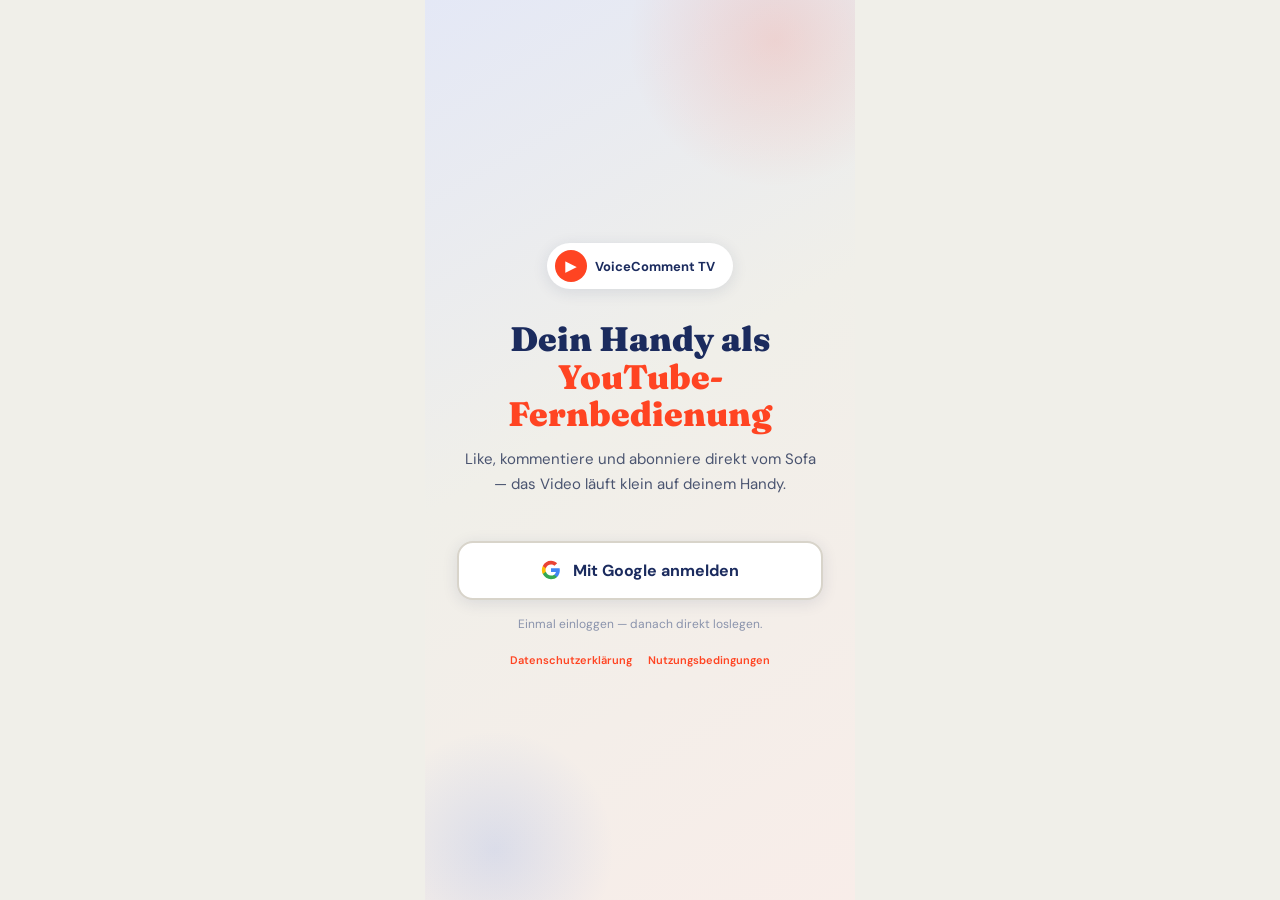
==== index.html @ 795bc4ad "Update print statement from 'Hello' to 'Goodbye'" ====
<!DOCTYPE html>
<html lang="de">
<head>
<meta charset="UTF-8"/>
<meta name="viewport" content="width=device-width,initial-scale=1.0,maximum-scale=1.0,user-scalable=no"/>
<meta name="theme-color" content="#1B2B5E"/>
<title>VoiceComment TV</title>
<script async src="https://pagead2.googlesyndication.com/pagead/js/adsbygoogle.js?client=ca-pub-2004613695225348" crossorigin="anonymous"></script>
<link href="https://fonts.googleapis.com/css2?family=Fraunces:wght@700;900&family=DM+Sans:opsz,wght@9..40,400;9..40,500;9..40,600;9..40,700&display=swap" rel="stylesheet"/>
<script src="https://cdnjs.cloudflare.com/ajax/libs/qrcodejs/1.0.0/qrcode.min.js"></script>
<style>
*{box-sizing:border-box;margin:0;padding:0;-webkit-tap-highlight-color:transparent}
:root{
  --navy:#1B2B5E;
  --coral:#FF4422;
  --coral-bg:#FFF0EE;
  --teal:#0B9E8A;
  --teal-bg:#E6F9F7;
  --amber:#E8A800;
  --amber-bg:#FEF7E0;
  --blue:#1D5FE8;
  --blue-bg:#EEF2FF;
  --purple:#6D28D9;
  --purple-bg:#F2EEFF;
  --green:#16A34A;
  --red:#DC2626;
  --bg:#F0EFE9;
  --bg2:#FFFFFF;
  --bg3:#E8E6DF;
  --border:#D8D4CA;
  --text:#1B2B5E;
  --text2:#4A5470;
  --text3:#8A93AC;
  --shadow-sm:0 1px 6px rgba(27,43,94,.08);
  --shadow:0 3px 16px rgba(27,43,94,.11);
  --shadow-lg:0 8px 40px rgba(27,43,94,.18);
}
html,body{height:100%;overflow:hidden}
body{font-family:'DM Sans',system-ui,sans-serif;background:var(--bg);color:var(--text);max-width:430px;margin:0 auto;display:flex;flex-direction:column}
.screen{display:none;height:100vh;flex-direction:column;overflow:hidden}
.screen.active{display:flex}

/* ===== LOGIN ===== */
#s-login{
  background:linear-gradient(150deg,#E4E8F6 0%,#F0EFE9 45%,#F8EDE9 100%);
  justify-content:center;align-items:center;padding:48px 32px 36px;text-align:center;
  position:relative;overflow:hidden;
}
#s-login::before{content:'';position:absolute;top:-120px;right:-80px;width:320px;height:320px;border-radius:50%;background:radial-gradient(circle,rgba(255,68,34,.15) 0%,transparent 65%);pointer-events:none}
#s-login::after{content:'';position:absolute;bottom:-80px;left:-60px;width:260px;height:260px;border-radius:50%;background:radial-gradient(circle,rgba(29,95,232,.12) 0%,transparent 65%);pointer-events:none}

.login-chip{display:inline-flex;align-items:center;gap:8px;background:var(--bg2);border-radius:40px;padding:7px 18px 7px 8px;box-shadow:var(--shadow);margin-bottom:32px}
.login-chip-icon{width:32px;height:32px;background:var(--coral);border-radius:50%;display:flex;align-items:center;justify-content:center;color:#fff;font-size:15px;font-weight:700}
.login-chip-txt{font-size:13px;font-weight:700;color:var(--navy)}

.login-h1{font-family:'Fraunces',serif;font-size:34px;font-weight:900;line-height:1.1;color:var(--navy);margin-bottom:14px}
.login-h1 em{color:var(--coral);font-style:normal}
.login-sub{font-size:15px;color:var(--text2);line-height:1.65;margin-bottom:44px}

.google-btn{width:100%;background:var(--bg2);color:var(--text);border:2px solid var(--border);border-radius:16px;padding:17px 20px;font-family:inherit;font-size:16px;font-weight:700;cursor:pointer;display:flex;align-items:center;justify-content:center;gap:12px;box-shadow:var(--shadow);transition:all .2s;margin-bottom:16px}
.google-btn:active{transform:scale(.97)}
.login-note{font-size:12px;color:var(--text3);margin-bottom:16px}
.login-links a{font-size:11px;color:var(--coral);text-decoration:none;font-weight:600;margin:0 6px}

/* ===== TOPBAR ===== */
.topbar{padding:12px 16px;display:flex;align-items:center;gap:10px;background:var(--navy);flex-shrink:0}
.tlogo{font-family:'Fraunces',serif;font-size:16px;font-weight:700;color:#fff;flex:1}
.tlogo em{color:var(--coral);font-style:normal}
.user-chip{display:flex;align-items:center;gap:7px;background:rgba(255,255,255,.12);border-radius:24px;padding:4px 12px 4px 4px;cursor:pointer}
.user-chip img{width:26px;height:26px;border-radius:50%;object-fit:cover}
.user-chip span{font-size:12px;font-weight:600;color:#fff}

/* ===== SEARCH ===== */
#s-search{background:var(--bg)}
.sbody{flex:1;overflow-y:auto;padding:18px}
.slabel{font-family:'Fraunces',serif;font-size:22px;font-weight:700;color:var(--navy);margin-bottom:4px}
.shint{font-size:13px;color:var(--text2);margin-bottom:16px}

.search-tabs{display:flex;gap:6px;margin-bottom:16px;overflow-x:auto;padding-bottom:2px;scrollbar-width:none}
.search-tabs::-webkit-scrollbar{display:none}
.stab{flex-shrink:0;padding:8px 14px;font-size:13px;font-weight:600;cursor:pointer;background:var(--bg2);color:var(--text2);border:1.5px solid var(--border);border-radius:24px;font-family:inherit;transition:all .2s}
.stab.active{background:var(--navy);color:#fff;border-color:var(--navy)}

.input-wrap{position:relative;margin-bottom:14px}
.sinput{width:100%;padding:14px 52px 14px 16px;border:2px solid var(--border);border-radius:14px;font-size:15px;font-family:inherit;background:var(--bg2);color:var(--text);outline:none;transition:all .2s;box-shadow:var(--shadow-sm)}
.sinput:focus{border-color:var(--coral);box-shadow:0 0 0 3px rgba(255,68,34,.1)}
.mic-s{position:absolute;right:8px;top:50%;transform:translateY(-50%);width:36px;height:36px;border-radius:10px;background:var(--navy);border:none;cursor:pointer;font-size:15px;display:flex;align-items:center;justify-content:center;color:#fff}
.mic-s.on{background:var(--red);animation:pulse 1s infinite}

.rbox{background:var(--bg2);border:1.5px solid var(--border);border-radius:14px;overflow:hidden;margin-bottom:14px;box-shadow:var(--shadow-sm)}
.ri{display:flex;align-items:center;gap:12px;padding:13px 14px;cursor:pointer;border-bottom:1px solid var(--border);transition:background .15s}
.ri:last-child{border-bottom:none}
.ri:active{background:var(--bg3)}
.ri-av{width:46px;height:46px;border-radius:12px;flex-shrink:0;display:flex;align-items:center;justify-content:center;font-size:20px;color:#fff;overflow:hidden}
.ri-av img{width:100%;height:100%;object-fit:cover}
.ri-info{flex:1;min-width:0}
.ri-name{font-weight:600;font-size:14px;white-space:nowrap;overflow:hidden;text-overflow:ellipsis}
.ri-sub{font-size:12px;color:var(--text2);margin-top:2px}
.ri-arr{color:var(--text3);font-size:18px}
.sec-lbl{font-size:11px;font-weight:700;color:var(--text3);text-transform:uppercase;letter-spacing:1px;margin-bottom:10px}
.chips{display:flex;flex-wrap:wrap;gap:8px;margin-bottom:14px}
.chip{background:var(--bg2);border:1.5px solid var(--border);border-radius:20px;padding:7px 13px;font-size:13px;font-weight:600;cursor:pointer;color:var(--text);transition:all .2s}
.chip:active{border-color:var(--coral);background:var(--coral-bg)}
.saved-empty{text-align:center;padding:32px;color:var(--text3);font-size:14px}

/* ===== REMOTE TOPBAR ===== */
#s-remote{background:var(--bg)}
.r-topbar{padding:10px 14px;display:flex;align-items:center;gap:10px;background:var(--navy);flex-shrink:0}
.r-back{width:34px;height:34px;border-radius:10px;background:rgba(255,255,255,.12);border:none;cursor:pointer;font-size:16px;display:flex;align-items:center;justify-content:center;color:#fff}
.r-logo{font-family:'Fraunces',serif;font-size:14px;font-weight:700;color:#fff;flex:1}
.r-logo em{color:var(--coral);font-style:normal}
.save-btn{background:rgba(255,255,255,.12);border:1px solid rgba(255,255,255,.2);border-radius:20px;padding:6px 14px;font-size:12px;font-weight:600;cursor:pointer;color:#fff;font-family:inherit;transition:all .2s}
.save-btn.saved{background:var(--coral);border-color:var(--coral)}

/* ===== MINI VIDEO ===== */
.mini-bar{background:#111827;padding:10px 14px;display:flex;align-items:center;gap:12px;flex-shrink:0}
.mini-frame{width:82px;height:46px;border-radius:10px;overflow:hidden;flex-shrink:0;background:#000;position:relative;box-shadow:0 2px 12px rgba(0,0,0,.5)}
.mini-frame iframe{position:absolute;top:0;left:0;width:100%;height:100%;border:none;pointer-events:none}
.mini-info{flex:1;min-width:0}
.mini-title{font-size:12px;font-weight:600;color:#fff;white-space:nowrap;overflow:hidden;text-overflow:ellipsis;margin-bottom:3px}
.mini-ch{font-size:11px;color:rgba(255,255,255,.5)}
.mute-btn{background:rgba(255,255,255,.1);border:1px solid rgba(255,255,255,.15);border-radius:8px;padding:6px 10px;font-size:15px;cursor:pointer;flex-shrink:0}

/* ===== LAST ACTION ===== */
.last-action-bar{background:var(--coral-bg);border-bottom:2px solid rgba(255,68,34,.2);padding:9px 16px;display:none;align-items:center;gap:8px;flex-shrink:0}
.last-action-bar.show{display:flex}
.last-action-txt{font-size:12px;font-weight:700;color:var(--coral);flex:1}
.last-action-lbl{font-size:10px;color:var(--text3);font-weight:600;text-transform:uppercase;letter-spacing:.5px}

/* ===== REMOTE BODY ===== */
.rbody{flex:1;overflow-y:auto;padding:14px}
.r-head{text-align:center;margin-bottom:14px;padding:12px;background:var(--bg2);border-radius:14px;border:1.5px solid var(--border)}
.r-head h2{font-family:'Fraunces',serif;font-size:17px;font-weight:700;color:var(--navy);margin-bottom:3px}
.r-head p{font-size:12px;color:var(--text2)}

/* ===== REACTIONS ===== */
.reaction-row{display:flex;gap:8px;margin-bottom:12px}
.react-btn{flex:1;background:var(--bg2);border:2px solid var(--border);border-radius:14px;padding:12px 4px;cursor:pointer;display:flex;flex-direction:column;align-items:center;gap:4px;font-family:inherit;transition:all .2s;box-shadow:var(--shadow-sm)}
.react-btn:active{transform:scale(.91)}
.react-btn .e{font-size:24px;line-height:1}
.react-btn .l{font-size:10px;font-weight:700;color:var(--text2)}
.react-btn.on{border-color:var(--coral);background:var(--coral-bg)}
.react-btn.on .l{color:var(--coral)}

/* ===== ACTION GRID ===== */
.big-grid{display:grid;grid-template-columns:1fr 1fr;gap:10px;margin-bottom:10px}
.big-btn{border:2px solid;border-radius:18px;padding:20px 10px;cursor:pointer;display:flex;flex-direction:column;align-items:center;gap:7px;font-family:inherit;transition:all .2s;width:100%;box-shadow:var(--shadow-sm)}
.big-btn:active{transform:scale(.94)}
.big-btn .ic{font-size:32px;line-height:1}
.big-btn .lb{font-size:14px;font-weight:700}
.big-btn .ht{font-size:10px;color:var(--text3)}

.btn-like{background:#FFF0EE;border-color:#FFBBB0}.btn-like .lb{color:#B71C0A}
.btn-like.on{background:var(--red);border-color:var(--red)}.btn-like.on .lb{color:#fff}.btn-like.on .ht{color:rgba(255,255,255,.7)}

.btn-sub{background:var(--teal-bg);border-color:#80D5CA}.btn-sub .lb{color:#086A5C}
.btn-sub.on{background:var(--teal);border-color:var(--teal)}.btn-sub.on .lb{color:#fff}.btn-sub.on .ht{color:rgba(255,255,255,.7)}

.btn-com{background:var(--purple-bg);border-color:#C4AFF5}.btn-com .lb{color:#4C1D95}
.btn-aff{background:var(--amber-bg);border-color:#F0CE60}.btn-aff .lb{color:#7A5500}

/* ===== VOICE FULL BTN ===== */
.voice-full{width:100%;background:linear-gradient(135deg,#E6F9F7,#F0FDF4);border:2px solid #80D5CA;border-radius:18px;padding:16px 18px;display:flex;align-items:center;gap:14px;font-family:inherit;cursor:pointer;margin-bottom:10px;transition:all .2s;box-shadow:var(--shadow-sm)}
.voice-full:active{transform:scale(.98)}
.voice-full .ic{font-size:28px;flex-shrink:0}
.voice-full .lb{font-size:14px;font-weight:700;color:#086A5C;display:block;margin-bottom:2px}
.voice-full .ht{font-size:11px;color:var(--text3);display:block}

/* ===== MODAL ===== */
.modal-overlay{position:fixed;inset:0;background:rgba(27,43,94,.55);z-index:200;display:none;align-items:flex-end;backdrop-filter:blur(3px)}
.modal-overlay.open{display:flex}
.modal-sheet{background:var(--bg2);border-radius:24px 24px 0 0;padding:0;width:100%;max-height:90vh;overflow:hidden;animation:slideUp .3s cubic-bezier(.34,1.2,.64,1)}
@keyframes slideUp{from{transform:translateY(100%)}to{transform:translateY(0)}}
.modal-handle{width:40px;height:4px;background:var(--border);border-radius:2px;margin:12px auto 0}
.modal-header{display:flex;align-items:center;justify-content:space-between;padding:14px 20px;border-bottom:1px solid var(--border)}
.modal-title{font-family:'Fraunces',serif;font-size:17px;font-weight:700;color:var(--navy)}
.modal-close{width:32px;height:32px;border-radius:50%;background:var(--bg3);border:none;cursor:pointer;font-size:18px;display:flex;align-items:center;justify-content:center;color:var(--text2)}
.modal-body{padding:20px}

/* Text comment modal */
.ctxt{width:100%;border:2px solid var(--border);border-radius:14px;padding:14px;font-size:15px;font-family:inherit;resize:none;height:110px;outline:none;color:var(--text);background:var(--bg);margin-bottom:14px;transition:border-color .2s}
.ctxt:focus{border-color:var(--purple)}
.csend{width:100%;background:var(--purple);color:#fff;border:none;border-radius:14px;padding:15px;font-size:15px;font-weight:700;font-family:inherit;cursor:pointer;transition:opacity .2s}
.csend:active{opacity:.85}

/* Voice modal */
.vrec-btn{width:76px;height:76px;border-radius:50%;background:#FFF0EE;border:2px solid #FFBBB0;cursor:pointer;font-size:32px;margin:0 auto 14px;display:flex;align-items:center;justify-content:center;transition:all .2s}
.vrec-btn.on{background:var(--red);border-color:var(--red);animation:pulse-r 1s infinite}
.vtimer{font-size:14px;color:var(--text2);margin-bottom:8px;text-align:center}
.vtxt{font-size:14px;color:var(--text);min-height:48px;line-height:1.7;margin-bottom:14px;padding:12px;background:var(--bg);border-radius:12px;border:1.5px solid var(--border);text-align:left}
.vsend{background:var(--teal);color:#fff;border:none;border-radius:14px;padding:14px;font-size:15px;font-weight:700;font-family:inherit;cursor:pointer;display:none;width:100%}
.vsend.show{display:block}
.vrec-hint{text-align:center;font-size:13px;color:var(--text3);margin-bottom:20px}

/* ===== QR SCREEN ===== */
#s-qr{background:var(--bg)}
.qr-body{flex:1;overflow-y:auto;padding:24px 20px;text-align:center}
.qr-title{font-family:'Fraunces',serif;font-size:22px;font-weight:700;color:var(--navy);margin-bottom:8px}
.qr-sub{font-size:14px;color:var(--text2);margin-bottom:24px;line-height:1.6}
.qr-input{width:100%;padding:14px 16px;border:2px solid var(--border);border-radius:12px;font-size:15px;font-family:inherit;background:var(--bg2);color:var(--text);outline:none;margin-bottom:10px;transition:all .2s;box-shadow:var(--shadow-sm)}
.qr-input:focus{border-color:var(--coral)}
.qr-gen-btn{width:100%;background:var(--navy);color:#fff;border:none;border-radius:12px;padding:15px;font-size:15px;font-weight:700;font-family:inherit;cursor:pointer;margin-bottom:24px}
.qr-result{display:none}
.qr-result.show{display:block}
.qr-box{width:190px;height:190px;margin:0 auto 16px;background:var(--bg2);border-radius:16px;padding:12px;border:2px solid var(--border);box-shadow:var(--shadow)}
.qr-box canvas,.qr-box img{width:166px!important;height:166px!important}
.qr-channel-name{font-family:'Fraunces',serif;font-size:18px;font-weight:700;color:var(--navy);margin-bottom:5px}
.qr-channel-url{font-size:13px;color:var(--text2);margin-bottom:20px}
.qr-download-btn{background:var(--teal);color:#fff;border:none;border-radius:12px;padding:13px 28px;font-size:14px;font-weight:700;font-family:inherit;cursor:pointer}

/* ===== TOAST ===== */
.toast{position:fixed;bottom:24px;left:50%;transform:translateX(-50%) translateY(20px);background:var(--navy);color:#fff;padding:12px 22px;border-radius:12px;font-size:13px;font-weight:600;opacity:0;transition:all .3s cubic-bezier(.34,1.56,.64,1);z-index:999;max-width:88vw;text-align:center;pointer-events:none;box-shadow:var(--shadow-lg)}
.toast.show{opacity:1;transform:translateX(-50%) translateY(0)}

.ad{background:var(--bg2);border-top:1px solid var(--border);padding:7px;text-align:center;font-size:10px;color:var(--text3);flex-shrink:0}
.footer-links{background:var(--bg2);border-top:1px solid var(--border);padding:5px;text-align:center;font-size:10px;flex-shrink:0}
.footer-links a{color:var(--text3);text-decoration:none;margin:0 8px;font-weight:500}

.chg-btn{width:100%;background:var(--bg2);border:2px solid var(--border);border-radius:14px;padding:13px;font-size:13px;font-weight:600;font-family:inherit;cursor:pointer;color:var(--text2);margin-bottom:10px;transition:all .2s}
.chg-btn:active{border-color:var(--navy)}

/* Token warning */
.token-warning{background:#FFF8E6;border:1.5px solid #F0CE60;border-radius:10px;padding:10px 14px;margin-bottom:10px;font-size:12px;color:#7A5500;display:none;align-items:center;gap:8px}
.token-warning.show{display:flex}
.token-warning button{background:var(--amber);color:#fff;border:none;border-radius:8px;padding:5px 12px;font-size:12px;font-weight:700;font-family:inherit;cursor:pointer;flex-shrink:0}

@keyframes pulse{0%,100%{box-shadow:0 0 0 0 rgba(220,38,38,.4)}50%{box-shadow:0 0 0 8px rgba(220,38,38,0)}}
@keyframes pulse-r{0%,100%{box-shadow:0 0 0 0 rgba(220,38,38,.5)}50%{box-shadow:0 0 0 14px rgba(220,38,38,0)}}
</style>
</head>
<body>

<!-- LOGIN -->
<div class="screen active" id="s-login">
  <div class="login-chip">
    <div class="login-chip-icon">▶</div>
    <span class="login-chip-txt">VoiceComment TV</span>
  </div>
  <h1 class="login-h1">Dein Handy als<br><em>YouTube-Fernbedienung</em></h1>
  <p class="login-sub">Like, kommentiere und abonniere direkt vom Sofa — das Video läuft klein auf deinem Handy.</p>
  <button class="google-btn" onclick="doLogin()">
    <svg width="20" height="20" viewBox="0 0 24 24"><path fill="#4285F4" d="M22.56 12.25c0-.78-.07-1.53-.2-2.25H12v4.26h5.92c-.26 1.37-1.04 2.53-2.21 3.31v2.77h3.57c2.08-1.92 3.28-4.74 3.28-8.09z"/><path fill="#34A853" d="M12 23c2.97 0 5.46-.98 7.28-2.66l-3.57-2.77c-.98.66-2.23 1.06-3.71 1.06-2.86 0-5.29-1.93-6.16-4.53H2.18v2.84C3.99 20.53 7.7 23 12 23z"/><path fill="#FBBC05" d="M5.84 14.09c-.22-.66-.35-1.36-.35-2.09s.13-1.43.35-2.09V7.07H2.18C1.43 8.55 1 10.22 1 12s.43 3.45 1.18 4.93l2.85-2.22.81-.62z"/><path fill="#EA4335" d="M12 5.38c1.62 0 3.06.56 4.21 1.64l3.15-3.15C17.45 2.09 14.97 1 12 1 7.7 1 3.99 3.47 2.18 7.07l3.66 2.84c.87-2.6 3.3-4.53 6.16-4.53z"/></svg>
    Mit Google anmelden
  </button>
  <p class="login-note">Einmal einloggen — danach direkt loslegen.</p>
  <div class="login-links">
    <a href="/datenschutz.html" target="_blank">Datenschutzerklärung</a>
    <a href="/datenschutz.html" target="_blank">Nutzungsbedingungen</a>
  </div>
</div>

<!-- SUCHE -->
<div class="screen" id="s-search">
  <div class="topbar">
    <span class="tlogo">Voice<em>Comment</em> TV</span>
    <div class="user-chip" id="user-chip">
      <img id="user-av" src="" alt=""/>
      <span id="user-nm"></span>
    </div>
  </div>
  <div class="sbody">
    <div class="slabel">Was schaust du? 📺</div>
    <p class="shint">Kanal suchen oder aus Verlauf wählen</p>
    <div class="search-tabs">
      <button class="stab active" onclick="switchTab('search',this)">🔍 Suchen</button>
      <button class="stab" onclick="switchTab('saved',this)">🔖 Gespeichert</button>
      <button class="stab" onclick="switchTab('trending',this)">🔥 Trending</button>
      <button class="stab" onclick="goTo('s-qr')">📲 QR-Code</button>
    </div>
    <div id="tab-search">
      <div class="input-wrap">
        <input class="sinput" id="sinput" type="text" placeholder="z.B. MontanaBlack, MrBeast …" oninput="onSearch(this.value)" autocomplete="off"/>
        <button class="mic-s" id="mic-s" onclick="voiceSearch()">🎤</button>
      </div>
      <div id="search-res" class="rbox" style="display:none"></div>
      <div id="hist-sec" style="display:none">
        <div class="sec-lbl">Zuletzt geschaut</div>
        <div class="chips" id="hist-chips"></div>
      </div>
      <div class="sec-lbl">Beliebte Kanäle</div>
      <div class="rbox" id="pop-list"></div>
    </div>
    <div id="tab-saved" style="display:none">
      <div class="sec-lbl">Gespeicherte Videos</div>
      <div id="saved-list"></div>
    </div>
    <div id="tab-trending" style="display:none">
      <div class="sec-lbl">🔥 Trending auf YouTube</div>
      <div id="trending-list" class="rbox"></div>
    </div>
  </div>
  <div class="footer-links">
    <a href="/datenschutz.html" target="_blank">Datenschutz</a>
    <a href="/datenschutz.html" target="_blank">Nutzungsbedingungen</a>
  </div>
  <div class="ad">📢 Werbung · voicecomment-tv.vip</div>
</div>

<!-- FERNBEDIENUNG -->
<div class="screen" id="s-remote">
  <div class="r-topbar">
    <button class="r-back" onclick="goTo('s-search')">←</button>
    <span class="r-logo">Voice<em>Comment</em> TV</span>
    <button class="save-btn" id="save-vid-btn" onclick="toggleSaveVideo()">🔖 Speichern</button>
  </div>
  <div class="last-action-bar" id="last-action-bar">
    <span class="last-action-txt" id="last-action-txt"></span>
    <span class="last-action-lbl">Letzte Aktion</span>
  </div>
  <div class="mini-bar">
    <div class="mini-frame"><iframe id="yt-frame" src="" allowfullscreen allow="autoplay;encrypted-media"></iframe></div>
    <div class="mini-info">
      <div class="mini-title" id="r-title">Video</div>
      <div class="mini-ch" id="r-ch">Kanal</div>
    </div>
    <button class="mute-btn" id="mute-btn" onclick="toggleMute()">🔇</button>
  </div>
  <div class="rbody">
    <!-- Token warning -->
    <div class="token-warning" id="token-warning">
      ⚠️ Session läuft bald ab!
      <button onclick="doLogin()">Neu einloggen</button>
    </div>

    <div class="r-head">
      <h2>Was möchtest du tun?</h2>
      <p>Direkte Aktionen — kein Extra-Öffnen nötig</p>
    </div>
    <div class="reaction-row">
      <button class="react-btn" id="r-heart" onclick="doReaction('❤️','Herz')"><span class="e">❤️</span><span class="l">Liebe es</span></button>
      <button class="react-btn" id="r-laugh" onclick="doReaction('😂','Lachen')"><span class="e">😂</span><span class="l">Lustig</span></button>
      <button class="react-btn" id="r-wow" onclick="doReaction('😮','Wow')"><span class="e">😮</span><span class="l">Wow</span></button>
      <button class="react-btn" id="r-fire" onclick="doReaction('🔥','Feuer')"><span class="e">🔥</span><span class="l">Feuer</span></button>
    </div>
    <div class="big-grid">
      <button class="big-btn btn-like" id="like-btn" onclick="doLike()">
        <span class="ic">👍</span><span class="lb" id="like-lb">Liken</span><span class="ht">Video liken</span>
      </button>
      <button class="big-btn btn-sub" id="sub-btn" onclick="doSub()">
        <span class="ic">🔔</span><span class="lb" id="sub-lb">Abonnieren</span><span class="ht">Kanal folgen</span>
      </button>
      <button class="big-btn btn-com" onclick="openModal('com-modal')">
        <span class="ic">💬</span><span class="lb">Kommentar</span><span class="ht">Text schreiben</span>
      </button>
      <button class="big-btn btn-aff" onclick="doAffiliate()">
        <span class="ic">🛒</span><span class="lb">Affiliate</span><span class="ht">Shop öffnen</span>
      </button>
    </div>
    <button class="voice-full" onclick="openModal('voice-modal')">
      <span class="ic">🎙️</span>
      <div><span class="lb">Sprachkommentar</span><span class="ht">Sprechen statt tippen — max. 60 Sek.</span></div>
    </button>
    <button class="chg-btn" onclick="goTo('s-search')">↩ Anderen Kanal / Video wählen</button>
  </div>
  <div class="ad">📢 Werbung</div>
</div>

<!-- QR -->
<div class="screen" id="s-qr">
  <div class="topbar">
    <button class="r-back" onclick="goTo('s-search')">←</button>
    <span class="tlogo">Creator QR-Code</span>
  </div>
  <div class="qr-body">
    <div class="qr-title">📲 Dein Creator QR-Code</div>
    <p class="qr-sub">Erstelle deinen QR-Code und zeige ihn in deinen Videos!</p>
    <input class="qr-input" id="qr-channel-input" type="text" placeholder="YouTube Kanal-Handle (z.B. @MontanaBlack)"/>
    <input class="qr-input" id="qr-name-input" type="text" placeholder="Dein Kanalname"/>
    <button class="qr-gen-btn" onclick="generateQR()">🎯 QR-Code erstellen</button>
    <div class="qr-result" id="qr-result">
      <div class="qr-box" id="qr-box"></div>
      <div class="qr-channel-name" id="qr-ch-name"></div>
      <div class="qr-channel-url" id="qr-ch-url"></div>
      <button class="qr-download-btn" onclick="downloadQR()">⬇️ QR-Code herunterladen</button>
    </div>
  </div>
</div>

<!-- KOMMENTAR MODAL -->
<div class="modal-overlay" id="com-modal" onclick="handleOverlayClick(event,'com-modal')">
  <div class="modal-sheet">
    <div class="modal-handle"></div>
    <div class="modal-header">
      <span class="modal-title">💬 Kommentar schreiben</span>
      <button class="modal-close" onclick="closeModal('com-modal')">×</button>
    </div>
    <div class="modal-body">
      <textarea class="ctxt" id="com-txt" placeholder="Dein Kommentar…" maxlength="500"></textarea>
      <button class="csend" onclick="sendCom()">💬 Kommentar senden</button>
    </div>
  </div>
</div>

<!-- VOICE MODAL -->
<div class="modal-overlay" id="voice-modal" onclick="handleOverlayClick(event,'voice-modal')">
  <div class="modal-sheet">
    <div class="modal-handle"></div>
    <div class="modal-header">
      <span class="modal-title">🎙️ Sprachkommentar</span>
      <button class="modal-close" onclick="closeModal('voice-modal')">×</button>
    </div>
    <div class="modal-body">
      <p class="vrec-hint">Tippe auf den Button und sprich deinen Kommentar</p>
      <button class="vrec-btn" id="vrec-btn" onclick="toggleRec()">🎙️</button>
      <div class="vtimer" id="vtimer">Auf den Button tippen und sprechen</div>
      <div class="vtxt" id="vtxt" style="display:none"></div>
      <button class="vsend" id="vsend" onclick="sendVoice()">🎙️ Kommentar senden</button>
    </div>
  </div>
</div>

<div class="toast" id="toast"></div>

<script>
const YT_KEY='AIzaSyCkbxNViUW1O7fXgk0s3vsXfeLIOTUZ9ik';
const CLIENT_ID='473201980231-jenevvonj0atmobmv9pd24oor4nhsl90.apps.googleusercontent.com';
const REDIRECT_URI='https://vctv.vercel.app';

const POPULAR=[
  {name:'MontanaBlack',handle:'@montanablack88',subs:'3,2 Mio',color:'#FF4422',emoji:'🎮',id:'UCmv8-XJRK_7e_GZ3XsCAcfA'},
  {name:'MrBeast',handle:'@MrBeast',subs:'340 Mio',color:'#1B2B5E',emoji:'🔥',id:'UCX6OQ3DkcsbYNE6H8uQQuVA'},
  {name:'Dner',handle:'@Dner',subs:'1,8 Mio',color:'#6D28D9',emoji:'😂',id:'UCl9I9FP7C0PAJJNXNDg2RRw'},
  {name:'Rezo',handle:'@rezo',subs:'2,3 Mio',color:'#0B9E8A',emoji:'📢',id:'UCM9KEEuzacwVlkt9JfJad7g'},
  {name:'Gronkh',handle:'@Gronkh',subs:'1,4 Mio',color:'#16A34A',emoji:'🕹️',id:'UCjNxsHDPAXun0LcKGJKuGgQ'},
  {name:'PewDiePie',handle:'@PewDiePie',subs:'111 Mio',color:'#1D5FE8',emoji:'🎯',id:'UC-lHJZR3Gqxm24_Vd_AJ5Yw'},
];

let token=null,tokenExpiry=null,curCh=null,curVid=null,liked=false,subbed=false,muted=true,videoSaved=false;
let hist=[],savedVids=[],sRec=null,vRec=null,vRecOn=false,vTimer=null,vSecs=0,sDebounce=null,activeReaction=null;

// ===== LOGIN & TOKEN =====
function doLogin(){
  const scope=encodeURIComponent('https://www.googleapis.com/auth/youtube.force-ssl profile email');
  window.location.href='https://accounts.google.com/o/oauth2/v2/auth?client_id='+CLIENT_ID+'&redirect_uri='+encodeURIComponent(REDIRECT_URI)+'&response_type=token&scope='+scope+'&prompt=select_account';
}

function checkTokenFromUrl(){
  const hash=window.location.hash;
  if(!hash||hash.length<2)return false;
  const params=new URLSearchParams(hash.substring(1));
  const t=params.get('access_token');
  const expiresIn=parseInt(params.get('expires_in')||'3600');
  if(!t)return false;
  token=t;
  tokenExpiry=Date.now()+(expiresIn*1000);
  try{window.history.replaceState(null,'',window.location.pathname);}catch(e){}
  scheduleTokenWarning(expiresIn);
  fetch('https://www.googleapis.com/oauth2/v3/userinfo',{headers:{Authorization:'Bearer '+token}})
    .then(r=>r.json()).then(d=>{
      document.getElementById('user-av').src=d.picture||'';
      document.getElementById('user-nm').textContent=d.given_name||d.name||'Nutzer';
      try{localStorage.setItem('vctv_u',JSON.stringify({p:d.picture,n:d.given_name||d.name}));}catch(e){}
      toast('👋 Hallo '+(d.given_name||d.name)+'!');
      goTo('s-search');
    }).catch(()=>toast('❗ Login fehlgeschlagen'));
  return true;
}

function scheduleTokenWarning(expiresIn){
  // Warnung 5 Minuten vor Ablauf
  const warnIn=(expiresIn-300)*1000;
  if(warnIn>0){
    setTimeout(()=>{
      document.getElementById('token-warning').classList.add('show');
      toast('⚠️ Bitte bald neu einloggen!');
    },warnIn);
  }
  // Auto-redirect bei Ablauf
  setTimeout(()=>{
    token=null;
    toast('⏱️ Session abgelaufen — bitte neu einloggen');
    setTimeout(()=>doLogin(),2000);
  },expiresIn*1000);
}

async function ensureToken(){
  if(!token){
    toast('⚠️ Bitte neu einloggen');
    setTimeout(()=>doLogin(),1500);
    return false;
  }
  // Prüfe ob Token noch gültig
  if(tokenExpiry&&Date.now()>tokenExpiry-60000){
    toast('⚠️ Session abgelaufen — einloggen…');
    setTimeout(()=>doLogin(),1500);
    return false;
  }
  return true;
}

function checkUser(){
  try{
    const u=JSON.parse(localStorage.getItem('vctv_u')||'null');
    if(u&&u.p&&u.n){document.getElementById('user-av').src=u.p;document.getElementById('user-nm').textContent=u.n;goTo('s-search');}
  }catch(e){}
}

// ===== NAVIGATION =====
function goTo(id){document.querySelectorAll('.screen').forEach(s=>s.classList.remove('active'));document.getElementById(id).classList.add('active');}

let tT=null;
function toast(m){const el=document.getElementById('toast');el.textContent=m;el.classList.add('show');if(tT)clearTimeout(tT);tT=setTimeout(()=>el.classList.remove('show'),3000);}

// ===== MODALS =====
function openModal(id){document.getElementById(id).classList.add('open');}
function closeModal(id){
  document.getElementById(id).classList.remove('open');
  if(id==='voice-modal'&&vRecOn&&vRec)vRec.stop();
}
function handleOverlayClick(e,id){if(e.target===document.getElementById(id))closeModal(id);}

// ===== TABS =====
function switchTab(tab,btn){
  document.querySelectorAll('.stab').forEach(b=>b.classList.remove('active'));
  if(btn)btn.classList.add('active');
  document.getElementById('tab-search').style.display=tab==='search'?'block':'none';
  document.getElementById('tab-saved').style.display=tab==='saved'?'block':'none';
  document.getElementById('tab-trending').style.display=tab==='trending'?'block':'none';
  if(tab==='saved')renderSaved();
  if(tab==='trending')loadTrending();
}

// ===== HISTORY =====
function loadHist(){try{hist=JSON.parse(localStorage.getItem('vctv_h')||'[]');}catch(e){hist=[];}}
function saveHist(ch){hist=[ch,...hist.filter(h=>h.id!==ch.id)].slice(0,5);try{localStorage.setItem('vctv_h',JSON.stringify(hist));}catch(e){}renderHist();}
function renderHist(){
  const el=document.getElementById('hist-chips'),sec=document.getElementById('hist-sec');
  if(!hist.length){sec.style.display='none';return;}
  sec.style.display='block';
  el.innerHTML=hist.map(ch=>`<div class="chip" onclick='pickCh(${JSON.stringify(ch)})'>${ch.emoji} ${ch.name}</div>`).join('');
}

// ===== SAVED =====
function loadSaved(){try{savedVids=JSON.parse(localStorage.getItem('vctv_saved')||'[]');}catch(e){savedVids=[];}}
function toggleSaveVideo(){
  if(!curVid)return;
  const btn=document.getElementById('save-vid-btn');
  videoSaved=!videoSaved;
  if(videoSaved){
    savedVids=[{...curVid,chName:curCh?.name,chEmoji:curCh?.emoji,savedAt:Date.now()},...savedVids.filter(v=>v.vid!==curVid.vid)].slice(0,20);
    btn.textContent='✅ Gespeichert';btn.classList.add('saved');toast('🔖 Video gespeichert!');
  }else{
    savedVids=savedVids.filter(v=>v.vid!==curVid.vid);
    btn.textContent='🔖 Speichern';btn.classList.remove('saved');toast('Gespeichert entfernt');
  }
  try{localStorage.setItem('vctv_saved',JSON.stringify(savedVids));}catch(e){}
}
function renderSaved(){
  const el=document.getElementById('saved-list');
  if(!savedVids.length){el.innerHTML=`<div class="saved-empty">📭 Noch keine Videos gespeichert.</div>`;return;}
  el.innerHTML=`<div class="rbox">`+savedVids.map(v=>`<div class="ri" onclick='startRemote(${JSON.stringify(v)})'><div class="ri-av" style="background:var(--bg3);border-radius:10px;width:72px;height:40px;font-size:18px">${v.chEmoji||'▶'}</div><div class="ri-info"><div class="ri-name" style="font-size:13px">${v.title}</div><div class="ri-sub">${v.chName||''}</div></div><span class="ri-arr">›</span></div>`).join('')+`</div>`;
}

// ===== TRENDING =====
async function loadTrending(){
  const el=document.getElementById('trending-list');
  el.innerHTML=`<div class="ri"><div class="ri-info"><div class="ri-name" style="color:var(--text2)">Lädt…</div></div></div>`;
  try{
    const r=await fetch(`https://www.googleapis.com/youtube/v3/videos?part=snippet,statistics&chart=mostPopular&regionCode=DE&maxResults=8&key=${YT_KEY}`);
    const d=await r.json();
    if(d.error||!d.items?.length){el.innerHTML=`<div class="ri"><div class="ri-info"><div class="ri-name" style="color:var(--text2)">Trending nicht verfügbar</div></div></div>`;return;}
    el.innerHTML=d.items.map(i=>{
      const v={title:i.snippet.title,vid:i.id,thumb:i.snippet.thumbnails?.medium?.url,chName:i.snippet.channelTitle,live:false};
      return `<div class="ri" onclick='startRemote(${JSON.stringify(v)})'><div class="ri-av" style="width:72px;height:40px;border-radius:10px;background:var(--bg3)">${v.thumb?`<img src="${v.thumb}" style="width:100%;height:100%;object-fit:cover;border-radius:10px"/>`:'🔥'}</div><div class="ri-info"><div class="ri-name" style="font-size:13px">${i.snippet.title}</div><div class="ri-sub">${i.snippet.channelTitle}</div></div><span class="ri-arr">›</span></div>`;
    }).join('');
  }catch(e){el.innerHTML=`<div class="ri"><div class="ri-info"><div class="ri-name" style="color:var(--text2)">Fehler</div></div></div>`;}
}

// ===== SEARCH =====
function chRow(ch){
  const av=ch.thumb?`<div class="ri-av" style="border-radius:10px"><img src="${ch.thumb}"/></div>`:`<div class="ri-av" style="background:${ch.color};border-radius:10px">${ch.emoji}</div>`;
  return `<div class="ri" onclick='pickCh(${JSON.stringify(ch)})'>${av}<div class="ri-info"><div class="ri-name">${ch.name}</div><div class="ri-sub">${ch.handle}${ch.subs?' · '+ch.subs:''}</div></div><span class="ri-arr">›</span></div>`;
}
function renderPop(){document.getElementById('pop-list').innerHTML=POPULAR.map(c=>chRow(c)).join('');}

function onSearch(v){
  const r=document.getElementById('search-res'),h=document.getElementById('hist-sec');
  if(v.length<2){r.style.display='none';if(hist.length)h.style.display='block';return;}
  h.style.display='none';r.style.display='block';
  r.innerHTML=`<div class="ri"><div class="ri-info"><div class="ri-name" style="color:var(--text2)">Suche…</div></div></div>`;
  clearTimeout(sDebounce);sDebounce=setTimeout(()=>doSearch(v),400);
}

async function doSearch(q){
  const r=document.getElementById('search-res');
  const local=POPULAR.filter(c=>c.name.toLowerCase().includes(q.toLowerCase())||c.handle.toLowerCase().includes(q.toLowerCase()));
  if(local.length)r.innerHTML=local.map(c=>chRow(c)).join('');
  try{
    const res=await fetch(`https://www.googleapis.com/youtube/v3/search?part=snippet&type=channel&q=${encodeURIComponent(q)}&maxResults=5&key=${YT_KEY}`);
    const d=await res.json();
    if(d.items?.length){r.innerHTML=d.items.map(i=>chRow({name:i.snippet.title,handle:i.snippet.customUrl||'',subs:'',color:'#FF4422',emoji:'📺',id:i.snippet.channelId||i.id.channelId,thumb:i.snippet.thumbnails?.default?.url})).join('');}
    else if(!local.length)r.innerHTML=`<div class="ri"><div class="ri-info"><div class="ri-name" style="color:var(--text2)">Nichts gefunden</div></div></div>`;
  }catch(e){}
}

function voiceSearch(){
  const SR=window.SpeechRecognition||window.webkitSpeechRecognition;
  if(!SR){toast('❗ Spracheingabe nicht unterstützt');return;}
  const btn=document.getElementById('mic-s');
  if(sRec){sRec.stop();return;}
  sRec=new SR();sRec.lang='de-DE';sRec.interimResults=false;
  btn.classList.add('on');btn.textContent='⏹';toast('🎤 Kanal sprechen…');
  sRec.onresult=e=>{const t=e.results[0][0].transcript;document.getElementById('sinput').value=t;onSearch(t);};
  sRec.onerror=()=>toast('❗ Fehler');
  sRec.onend=()=>{btn.classList.remove('on');btn.textContent='🎤';sRec=null;};
  sRec.start();
}

async function pickCh(ch){
  curCh=ch;liked=false;subbed=false;saveHist(ch);
  document.getElementById('sinput').value='';document.getElementById('search-res').style.display='none';renderHist();
  await loadVideos(ch);
}

async function loadVideos(ch){
  const r=document.getElementById('search-res');
  r.style.display='block';r.innerHTML=`<div class="ri"><div class="ri-info"><div class="ri-name" style="color:var(--text2)">Videos laden…</div></div></div>`;
  try{
    const cr=await fetch(`https://www.googleapis.com/youtube/v3/channels?part=contentDetails&id=${ch.id}&key=${YT_KEY}`);
    const cd=await cr.json();
    if(cd.items?.length){
      const pid=cd.items[0].contentDetails?.relatedPlaylists?.uploads;
      if(pid){
        const vr=await fetch(`https://www.googleapis.com/youtube/v3/playlistItems?part=snippet&playlistId=${pid}&maxResults=5&key=${YT_KEY}`);
        const vd=await vr.json();
        if(vd.items?.length){showVidList(ch,vd.items.map(i=>({title:i.snippet.title,vid:i.snippet.resourceId?.videoId,thumb:i.snippet.thumbnails?.medium?.url,chName:ch.name,live:false})).filter(v=>v.vid));return;}
      }
    }
  }catch(e){}
  showVidList(ch,[{title:`Neues Video von ${ch.name} 🔥`,vid:'dQw4w9WgXcQ',thumb:null,chName:ch.name,live:false}]);
}

function showVidList(ch,videos){
  const r=document.getElementById('search-res');
  r.style.display='block';
  r.innerHTML=`<div style="padding:10px 14px;border-bottom:1px solid var(--border);background:var(--bg3)"><div style="font-size:11px;color:var(--text2)">Kanal: <strong style="color:var(--coral)">${ch.name}</strong></div></div>`+
  videos.map(v=>`<div class="ri" onclick='startRemote(${JSON.stringify({...v,chEmoji:ch.emoji})})'><div class="ri-av" style="width:72px;height:40px;border-radius:10px;background:var(--bg3)">${v.thumb?`<img src="${v.thumb}" style="width:100%;height:100%;object-fit:cover;border-radius:10px"/>`:'▶'}</div><div class="ri-info"><div class="ri-name" style="font-size:13px">${v.title}</div><div class="ri-sub">${ch.name}</div></div><span class="ri-arr">›</span></div>`).join('');
}

// ===== REMOTE =====
function startRemote(v){
  curVid=v;liked=false;subbed=false;muted=true;activeReaction=null;
  videoSaved=savedVids.some(s=>s.vid===v.vid);
  document.getElementById('r-title').textContent=v.title;
  document.getElementById('r-ch').textContent=v.chName||curCh?.name||'';
  document.getElementById('like-lb').textContent='Liken';
  document.getElementById('sub-lb').textContent='Abonnieren';
  document.getElementById('like-btn').className='big-btn btn-like';
  document.getElementById('sub-btn').className='big-btn btn-sub';
  document.getElementById('com-txt').value='';
  document.getElementById('vtxt').textContent='';document.getElementById('vtxt').style.display='none';
  document.getElementById('vsend').classList.remove('show');
  document.getElementById('mute-btn').textContent='🔇';
  document.getElementById('last-action-bar').classList.remove('show');
  document.getElementById('token-warning').classList.remove('show');
  document.querySelectorAll('.react-btn').forEach(b=>b.classList.remove('on'));
  const sb=document.getElementById('save-vid-btn');
  sb.textContent=videoSaved?'✅ Gespeichert':'🔖 Speichern';
  sb.className='save-btn'+(videoSaved?' saved':'');
  document.getElementById('yt-frame').src=`https://www.youtube.com/embed/${v.vid}?autoplay=1&mute=1&rel=0&modestbranding=1`;
  goTo('s-remote');
}

function showLastAction(msg){document.getElementById('last-action-txt').textContent=msg;document.getElementById('last-action-bar').classList.add('show');}
function toggleMute(){muted=!muted;document.getElementById('mute-btn').textContent=muted?'🔇':'🔊';if(curVid?.vid)document.getElementById('yt-frame').src=`https://www.youtube.com/embed/${curVid.vid}?autoplay=1&mute=${muted?1:0}&rel=0&modestbranding=1`;}

// ===== ACTIONS =====
async function doReaction(emoji,label){
  if(!await ensureToken())return;
  document.querySelectorAll('.react-btn').forEach(b=>b.classList.remove('on'));
  if(activeReaction===emoji){activeReaction=null;return;}
  activeReaction=emoji;
  const map={'❤️':'heart','😂':'laugh','😮':'wow','🔥':'fire'};
  document.getElementById('r-'+map[emoji]).classList.add('on');
  try{
    if(curVid?.vid){
      const res=await fetch('https://www.googleapis.com/youtube/v3/commentThreads?part=snippet',{method:'POST',headers:{Authorization:'Bearer '+token,'Content-Type':'application/json'},body:JSON.stringify({snippet:{videoId:curVid.vid,topLevelComment:{snippet:{textOriginal:emoji+' '+label+'! #VoiceCommentTV'}}}})});
      if(!res.ok)throw new Error('API error '+res.status);
    }
    toast(emoji+' Reaktion gesendet!');showLastAction(emoji+' '+label+' kommentiert');
  }catch(e){toast(emoji+' Reaktion!');}
}

async function doLike(){
  if(!await ensureToken())return;
  liked=!liked;
  const btn=document.getElementById('like-btn');
  if(liked){
    btn.classList.add('on');document.getElementById('like-lb').textContent='✓ Geliked!';
    try{
      const res=await fetch(`https://www.googleapis.com/youtube/v3/videos/rate?id=${curVid.vid}&rating=like`,{method:'POST',headers:{Authorization:'Bearer '+token}});
      if(res.ok){toast('👍 Video geliked!');showLastAction('👍 Video geliked');}
      else{toast('👍 Geliked! (wird gespeichert)');}
    }catch(e){toast('👍 Geliked!');}
  }else{
    btn.classList.remove('on');document.getElementById('like-lb').textContent='Liken';
    try{await fetch(`https://www.googleapis.com/youtube/v3/videos/rate?id=${curVid.vid}&rating=none`,{method:'POST',headers:{Authorization:'Bearer '+token}});}catch(e){}
  }
}

async function doSub(){
  if(!await ensureToken())return;
  subbed=!subbed;
  const btn=document.getElementById('sub-btn');
  if(subbed){
    btn.classList.add('on');document.getElementById('sub-lb').textContent='✓ Abonniert!';
    try{
      const res=await fetch('https://www.googleapis.com/youtube/v3/subscriptions?part=snippet',{method:'POST',headers:{Authorization:'Bearer '+token,'Content-Type':'application/json'},body:JSON.stringify({snippet:{resourceId:{kind:'youtube#channel',channelId:curCh?.id}}})});
      if(res.ok){toast('🔔 Kanal abonniert!');showLastAction('🔔 '+curCh?.name+' abonniert');}
      else toast('🔔 Abonniert!');
    }catch(e){toast('🔔 Abonniert!');}
  }else{btn.classList.remove('on');document.getElementById('sub-lb').textContent='Abonnieren';}
}

async function sendCom(){
  if(!await ensureToken())return;
  const txt=document.getElementById('com-txt').value.trim();
  if(!txt){toast('❗ Kommentar schreiben!');return;}
  try{
    const res=await fetch('https://www.googleapis.com/youtube/v3/commentThreads?part=snippet',{method:'POST',headers:{Authorization:'Bearer '+token,'Content-Type':'application/json'},body:JSON.stringify({snippet:{videoId:curVid.vid,topLevelComment:{snippet:{textOriginal:txt+'\n#VoiceCommentTV'}}}})});
    if(res.ok){
      toast('💬 Kommentar gesendet!');showLastAction('💬 Kommentar gesendet');
      document.getElementById('com-txt').value='';closeModal('com-modal');
    }else{
      const err=await res.json();
      toast('❗ Fehler: '+(err?.error?.message||'Unbekannt'));
    }
  }catch(e){toast('❗ Netzwerkfehler');}
}

function toggleRec(){
  const SR=window.SpeechRecognition||window.webkitSpeechRecognition;
  if(!SR){toast('❗ Spracheingabe nicht unterstützt');return;}
  const btn=document.getElementById('vrec-btn'),timer=document.getElementById('vtimer'),txt=document.getElementById('vtxt'),send=document.getElementById('vsend');
  if(vRecOn&&vRec){vRec.stop();return;}
  vRec=new SR();vRec.lang='de-DE';vRec.interimResults=true;vRec.continuous=true;
  vRecOn=true;btn.classList.add('on');vSecs=0;txt.textContent='';txt.style.display='block';send.classList.remove('show');
  vTimer=setInterval(()=>{vSecs++;timer.textContent=`🔴 ${vSecs}s / 60s`;if(vSecs>=60)vRec.stop();},1000);
  vRec.onresult=e=>{let t='';for(let i=0;i<e.results.length;i++)t+=e.results[i][0].transcript;txt.textContent=t;};
  vRec.onerror=()=>{clearInterval(vTimer);vRecOn=false;btn.classList.remove('on');};
  vRec.onend=()=>{clearInterval(vTimer);vRecOn=false;btn.classList.remove('on');timer.textContent='Aufnahme beendet';if(txt.textContent.trim())send.classList.add('show');};
  vRec.start();
}

async function sendVoice(){
  if(!await ensureToken())return;
  let txt=document.getElementById('vtxt').textContent.trim();
  if(!txt){toast('❗ Kein Text');return;}
  if(txt.length>500)txt=txt.substring(0,500);
  try{
    const res=await fetch('https://www.googleapis.com/youtube/v3/commentThreads?part=snippet',{method:'POST',headers:{Authorization:'Bearer '+token,'Content-Type':'application/json'},body:JSON.stringify({snippet:{videoId:curVid.vid,topLevelComment:{snippet:{textOriginal:txt+'\n#VoiceCommentTV'}}}})});
    if(res.ok){
      toast('🎙️ Sprachkommentar gesendet!');showLastAction('🎙️ Sprachkommentar gesendet');
      document.getElementById('vtxt').textContent='';document.getElementById('vtxt').style.display='none';
      document.getElementById('vsend').classList.remove('show');
      document.getElementById('vtimer').textContent='Auf den Button tippen und sprechen';
      closeModal('voice-modal');
    }else toast('❗ Fehler beim Senden');
  }catch(e){toast('❗ Netzwerkfehler');}
}

function doAffiliate(){
  const url=curCh?.id?`https://www.youtube.com/channel/${curCh.id}/store`:'https://youtube.com';
  window.open(url,'_blank');toast('🛒 Shop geöffnet!');showLastAction('🛒 Shop geöffnet');
}

// ===== QR =====
function generateQR(){
  const handle=document.getElementById('qr-channel-input').value.trim();
  const name=document.getElementById('qr-name-input').value.trim();
  if(!handle||!name){toast('❗ Bitte beide Felder ausfüllen!');return;}
  const cleanHandle=handle.startsWith('@')?handle:'@'+handle;
  const url=`https://voicecomment-tv.vip?channel=${encodeURIComponent(cleanHandle)}&name=${encodeURIComponent(name)}`;
  const box=document.getElementById('qr-box');box.innerHTML='';
  try{new QRCode(box,{text:url,width:166,height:166,colorDark:'#1B2B5E',colorLight:'#ffffff',correctLevel:QRCode.CorrectLevel.M});}
  catch(e){box.innerHTML=`<div style="padding:16px;font-size:12px;color:var(--navy)">${url}</div>`;}
  document.getElementById('qr-ch-name').textContent=name;
  document.getElementById('qr-ch-url').textContent='voicecomment-tv.vip → '+cleanHandle;
  document.getElementById('qr-result').classList.add('show');toast('✅ QR-Code erstellt!');
}

function downloadQR(){
  const canvas=document.querySelector('#qr-box canvas');
  if(!canvas){toast('❗ QR-Code zuerst erstellen');return;}
  const link=document.createElement('a');link.download='vctv-qr-code.png';link.href=canvas.toDataURL();link.click();
}

// ===== INIT =====
loadHist();loadSaved();renderPop();renderHist();
if(!checkTokenFromUrl()){checkUser();}
</script>
</body>
</html>
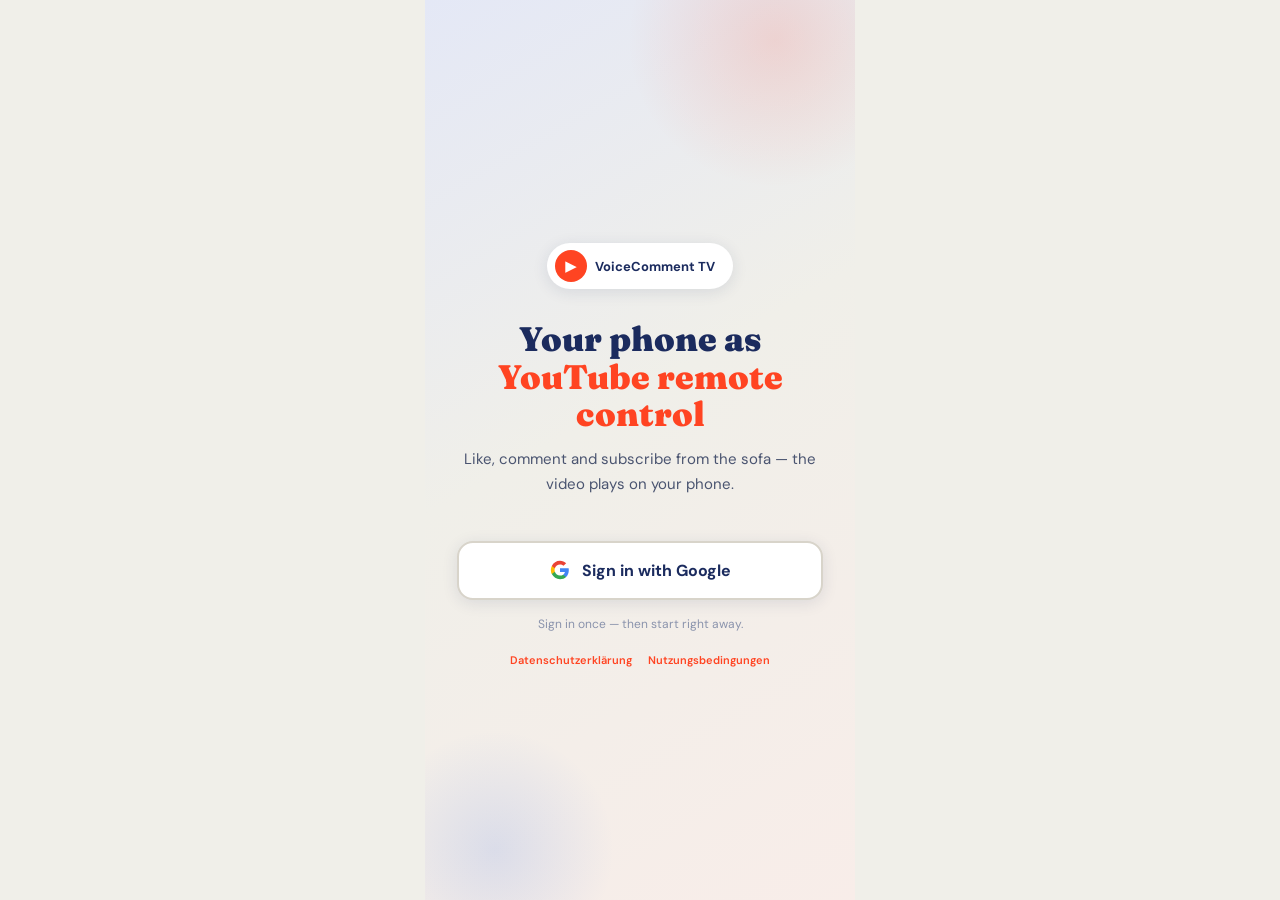
==== commit c78e49d3: "Feature: Vollständige App-Verbesserung — i18n, PWA, Token-Persistenz, Accessibility - Token-Persiste" ====
--- a/index.html
+++ b/index.html
@@ -4,6 +4,15 @@
 <meta charset="UTF-8"/>
 <meta name="viewport" content="width=device-width,initial-scale=1.0,maximum-scale=1.0,user-scalable=no"/>
 <meta name="theme-color" content="#1B2B5E"/>
+<meta name="description" content="VoiceComment TV — Dein Handy als YouTube-Fernbedienung. Liken, kommentieren und abonnieren direkt vom Sofa."/>
+<meta name="apple-mobile-web-app-capable" content="yes"/>
+<meta name="apple-mobile-web-app-status-bar-style" content="black-translucent"/>
+<meta name="apple-mobile-web-app-title" content="VCTV"/>
+<meta property="og:title" content="VoiceComment TV — YouTube-Fernbedienung"/>
+<meta property="og:description" content="Like, kommentiere und abonniere direkt vom Sofa — ganz ohne TV-Fernbedienung."/>
+<meta property="og:type" content="website"/>
+<meta property="og:url" content="https://vctv.vercel.app"/>
+<link rel="manifest" href="/manifest.json"/>
 <title>VoiceComment TV</title>
 <script async src="https://pagead2.googlesyndication.com/pagead/js/adsbygoogle.js?client=ca-pub-2004613695225348" crossorigin="anonymous"></script>
 <link href="https://fonts.googleapis.com/css2?family=Fraunces:wght@700;900&family=DM+Sans:opsz,wght@9..40,400;9..40,500;9..40,600;9..40,700&display=swap" rel="stylesheet"/>
@@ -69,6 +78,7 @@
 .user-chip{display:flex;align-items:center;gap:7px;background:rgba(255,255,255,.12);border-radius:24px;padding:4px 12px 4px 4px;cursor:pointer}
 .user-chip img{width:26px;height:26px;border-radius:50%;object-fit:cover}
 .user-chip span{font-size:12px;font-weight:600;color:#fff}
+.lang-btn{background:rgba(255,255,255,.12);border:1px solid rgba(255,255,255,.2);border-radius:20px;padding:4px 10px;font-size:11px;font-weight:700;cursor:pointer;color:#fff;font-family:inherit}
 
 /* ===== SEARCH ===== */
 #s-search{background:var(--bg)}
@@ -236,13 +246,13 @@
     <div class="login-chip-icon">▶</div>
     <span class="login-chip-txt">VoiceComment TV</span>
   </div>
-  <h1 class="login-h1">Dein Handy als<br><em>YouTube-Fernbedienung</em></h1>
-  <p class="login-sub">Like, kommentiere und abonniere direkt vom Sofa — das Video läuft klein auf deinem Handy.</p>
-  <button class="google-btn" onclick="doLogin()">
+  <h1 class="login-h1" id="login-h1">Dein Handy als<br><em>YouTube-Fernbedienung</em></h1>
+  <p class="login-sub" data-t="loginSub">Like, kommentiere und abonniere direkt vom Sofa — das Video läuft klein auf deinem Handy.</p>
+  <button class="google-btn" onclick="doLogin()" aria-label="Mit Google anmelden">
     <svg width="20" height="20" viewBox="0 0 24 24"><path fill="#4285F4" d="M22.56 12.25c0-.78-.07-1.53-.2-2.25H12v4.26h5.92c-.26 1.37-1.04 2.53-2.21 3.31v2.77h3.57c2.08-1.92 3.28-4.74 3.28-8.09z"/><path fill="#34A853" d="M12 23c2.97 0 5.46-.98 7.28-2.66l-3.57-2.77c-.98.66-2.23 1.06-3.71 1.06-2.86 0-5.29-1.93-6.16-4.53H2.18v2.84C3.99 20.53 7.7 23 12 23z"/><path fill="#FBBC05" d="M5.84 14.09c-.22-.66-.35-1.36-.35-2.09s.13-1.43.35-2.09V7.07H2.18C1.43 8.55 1 10.22 1 12s.43 3.45 1.18 4.93l2.85-2.22.81-.62z"/><path fill="#EA4335" d="M12 5.38c1.62 0 3.06.56 4.21 1.64l3.15-3.15C17.45 2.09 14.97 1 12 1 7.7 1 3.99 3.47 2.18 7.07l3.66 2.84c.87-2.6 3.3-4.53 6.16-4.53z"/></svg>
-    Mit Google anmelden
+    <span data-t="loginBtn">Mit Google anmelden</span>
   </button>
-  <p class="login-note">Einmal einloggen — danach direkt loslegen.</p>
+  <p class="login-note" data-t="loginNote">Einmal einloggen — danach direkt loslegen.</p>
   <div class="login-links">
     <a href="/datenschutz.html" target="_blank">Datenschutzerklärung</a>
     <a href="/datenschutz.html" target="_blank">Nutzungsbedingungen</a>
@@ -253,24 +263,25 @@
 <div class="screen" id="s-search">
   <div class="topbar">
     <span class="tlogo">Voice<em>Comment</em> TV</span>
+    <button class="lang-btn" id="lang-btn" onclick="toggleLang()" aria-label="Sprache wechseln">🌐 DE</button>
     <div class="user-chip" id="user-chip">
-      <img id="user-av" src="" alt=""/>
+      <img id="user-av" src="" alt="Profilbild"/>
       <span id="user-nm"></span>
     </div>
   </div>
   <div class="sbody">
-    <div class="slabel">Was schaust du? 📺</div>
-    <p class="shint">Kanal suchen oder aus Verlauf wählen</p>
+    <div class="slabel" data-t="searchLabel">Was schaust du? 📺</div>
+    <p class="shint" data-t="searchHint">Kanal suchen oder aus Verlauf wählen</p>
     <div class="search-tabs">
-      <button class="stab active" onclick="switchTab('search',this)">🔍 Suchen</button>
-      <button class="stab" onclick="switchTab('saved',this)">🔖 Gespeichert</button>
-      <button class="stab" onclick="switchTab('trending',this)">🔥 Trending</button>
-      <button class="stab" onclick="goTo('s-qr')">📲 QR-Code</button>
+      <button class="stab active" onclick="switchTab('search',this)" data-t="tabSearch">🔍 Suchen</button>
+      <button class="stab" onclick="switchTab('saved',this)" data-t="tabSaved">🔖 Gespeichert</button>
+      <button class="stab" onclick="switchTab('trending',this)" data-t="tabTrending">🔥 Trending</button>
+      <button class="stab" onclick="goTo('s-qr')" data-t="tabQr">📲 QR-Code</button>
     </div>
     <div id="tab-search">
       <div class="input-wrap">
-        <input class="sinput" id="sinput" type="text" placeholder="z.B. MontanaBlack, MrBeast …" oninput="onSearch(this.value)" autocomplete="off"/>
-        <button class="mic-s" id="mic-s" onclick="voiceSearch()">🎤</button>
+        <input class="sinput" id="sinput" type="text" placeholder="z.B. MontanaBlack, MrBeast …" oninput="onSearch(this.value)" autocomplete="off" aria-label="Kanal suchen"/>
+        <button class="mic-s" id="mic-s" onclick="voiceSearch()" aria-label="Spracheingabe">🎤</button>
       </div>
       <div id="search-res" class="rbox" style="display:none"></div>
       <div id="hist-sec" style="display:none">
@@ -299,9 +310,9 @@
 <!-- FERNBEDIENUNG -->
 <div class="screen" id="s-remote">
   <div class="r-topbar">
-    <button class="r-back" onclick="goTo('s-search')">←</button>
+    <button class="r-back" onclick="goTo('s-search')" aria-label="Zurück zur Suche">←</button>
     <span class="r-logo">Voice<em>Comment</em> TV</span>
-    <button class="save-btn" id="save-vid-btn" onclick="toggleSaveVideo()">🔖 Speichern</button>
+    <button class="save-btn" id="save-vid-btn" onclick="toggleSaveVideo()" aria-label="Video speichern">🔖 Speichern</button>
   </div>
   <div class="last-action-bar" id="last-action-bar">
     <span class="last-action-txt" id="last-action-txt"></span>
@@ -313,7 +324,7 @@
       <div class="mini-title" id="r-title">Video</div>
       <div class="mini-ch" id="r-ch">Kanal</div>
     </div>
-    <button class="mute-btn" id="mute-btn" onclick="toggleMute()">🔇</button>
+    <button class="mute-btn" id="mute-btn" onclick="toggleMute()" aria-label="Ton ein/aus">🔇</button>
   </div>
   <div class="rbody">
     <!-- Token warning -->
@@ -323,34 +334,34 @@
     </div>
 
     <div class="r-head">
-      <h2>Was möchtest du tun?</h2>
-      <p>Direkte Aktionen — kein Extra-Öffnen nötig</p>
+      <h2 data-t="remoteTitle">Was möchtest du tun?</h2>
+      <p data-t="remoteSub">Direkte Aktionen — kein Extra-Öffnen nötig</p>
     </div>
     <div class="reaction-row">
-      <button class="react-btn" id="r-heart" onclick="doReaction('❤️','Herz')"><span class="e">❤️</span><span class="l">Liebe es</span></button>
-      <button class="react-btn" id="r-laugh" onclick="doReaction('😂','Lachen')"><span class="e">😂</span><span class="l">Lustig</span></button>
-      <button class="react-btn" id="r-wow" onclick="doReaction('😮','Wow')"><span class="e">😮</span><span class="l">Wow</span></button>
-      <button class="react-btn" id="r-fire" onclick="doReaction('🔥','Feuer')"><span class="e">🔥</span><span class="l">Feuer</span></button>
+      <button class="react-btn" id="r-heart" onclick="doReaction('❤️','Herz')" aria-label="Herz-Reaktion"><span class="e">❤️</span><span class="l" data-t-react="heart">Liebe es</span></button>
+      <button class="react-btn" id="r-laugh" onclick="doReaction('😂','Lachen')" aria-label="Lach-Reaktion"><span class="e">😂</span><span class="l" data-t-react="laugh">Lustig</span></button>
+      <button class="react-btn" id="r-wow" onclick="doReaction('😮','Wow')" aria-label="Wow-Reaktion"><span class="e">😮</span><span class="l" data-t-react="wow">Wow</span></button>
+      <button class="react-btn" id="r-fire" onclick="doReaction('🔥','Feuer')" aria-label="Feuer-Reaktion"><span class="e">🔥</span><span class="l" data-t-react="fire">Feuer</span></button>
     </div>
     <div class="big-grid">
-      <button class="big-btn btn-like" id="like-btn" onclick="doLike()">
-        <span class="ic">👍</span><span class="lb" id="like-lb">Liken</span><span class="ht">Video liken</span>
+      <button class="big-btn btn-like" id="like-btn" onclick="doLike()" aria-label="Video liken">
+        <span class="ic">👍</span><span class="lb" id="like-lb" data-t="likeLabel">Liken</span><span class="ht" data-t="likeHint">Video liken</span>
       </button>
-      <button class="big-btn btn-sub" id="sub-btn" onclick="doSub()">
-        <span class="ic">🔔</span><span class="lb" id="sub-lb">Abonnieren</span><span class="ht">Kanal folgen</span>
+      <button class="big-btn btn-sub" id="sub-btn" onclick="doSub()" aria-label="Kanal abonnieren">
+        <span class="ic">🔔</span><span class="lb" id="sub-lb" data-t="subLabel">Abonnieren</span><span class="ht" data-t="subHint">Kanal folgen</span>
       </button>
       <button class="big-btn btn-com" onclick="openModal('com-modal')">
-        <span class="ic">💬</span><span class="lb">Kommentar</span><span class="ht">Text schreiben</span>
+        <span class="ic">💬</span><span class="lb" data-t="comLabel">Kommentar</span><span class="ht" data-t="comHint">Text schreiben</span>
       </button>
       <button class="big-btn btn-aff" onclick="doAffiliate()">
-        <span class="ic">🛒</span><span class="lb">Affiliate</span><span class="ht">Shop öffnen</span>
+        <span class="ic">🛒</span><span class="lb" data-t="affLabel">Affiliate</span><span class="ht" data-t="affHint">Shop öffnen</span>
       </button>
     </div>
     <button class="voice-full" onclick="openModal('voice-modal')">
       <span class="ic">🎙️</span>
-      <div><span class="lb">Sprachkommentar</span><span class="ht">Sprechen statt tippen — max. 60 Sek.</span></div>
+      <div><span class="lb" data-t="voiceLabel">Sprachkommentar</span><span class="ht" data-t="voiceHint">Sprechen statt tippen — max. 60 Sek.</span></div>
     </button>
-    <button class="chg-btn" onclick="goTo('s-search')">↩ Anderen Kanal / Video wählen</button>
+    <button class="chg-btn" onclick="goTo('s-search')" data-t="changeCh">↩ Anderen Kanal / Video wählen</button>
   </div>
   <div class="ad">📢 Werbung</div>
 </div>
@@ -385,7 +396,7 @@
       <button class="modal-close" onclick="closeModal('com-modal')">×</button>
     </div>
     <div class="modal-body">
-      <textarea class="ctxt" id="com-txt" placeholder="Dein Kommentar…" maxlength="500"></textarea>
+      <textarea class="ctxt" id="com-txt" placeholder="Dein Kommentar…" maxlength="500" aria-label="Kommentar schreiben"></textarea>
       <button class="csend" onclick="sendCom()">💬 Kommentar senden</button>
     </div>
   </div>
@@ -401,7 +412,7 @@
     </div>
     <div class="modal-body">
       <p class="vrec-hint">Tippe auf den Button und sprich deinen Kommentar</p>
-      <button class="vrec-btn" id="vrec-btn" onclick="toggleRec()">🎙️</button>
+      <button class="vrec-btn" id="vrec-btn" onclick="toggleRec()" aria-label="Sprachaufnahme starten">🎙️</button>
       <div class="vtimer" id="vtimer">Auf den Button tippen und sprechen</div>
       <div class="vtxt" id="vtxt" style="display:none"></div>
       <button class="vsend" id="vsend" onclick="sendVoice()">🎙️ Kommentar senden</button>
@@ -409,7 +420,7 @@
   </div>
 </div>
 
-<div class="toast" id="toast"></div>
+<div class="toast" id="toast" role="status" aria-live="polite"></div>
 
 <script>
 const YT_KEY='AIzaSyCkbxNViUW1O7fXgk0s3vsXfeLIOTUZ9ik';
@@ -427,6 +438,142 @@
 
 let token=null,tokenExpiry=null,curCh=null,curVid=null,liked=false,subbed=false,muted=true,videoSaved=false;
 let hist=[],savedVids=[],sRec=null,vRec=null,vRecOn=false,vTimer=null,vSecs=0,sDebounce=null,activeReaction=null;
+let lang=navigator.language.startsWith('de')?'de':'en';
+
+// ===== i18n =====
+const i18n={
+  de:{
+    searchLabel:'Was schaust du? 📺',searchHint:'Kanal suchen oder aus Verlauf wählen',
+    tabSearch:'🔍 Suchen',tabSaved:'🔖 Gespeichert',tabTrending:'🔥 Trending',tabQr:'📲 QR-Code',
+    inputPlaceholder:'z.B. MontanaBlack, MrBeast …',histLabel:'Zuletzt geschaut',popLabel:'Beliebte Kanäle',
+    savedLabel:'Gespeicherte Videos',savedEmpty:'📭 Noch keine Videos gespeichert.',trendLabel:'🔥 Trending auf YouTube',
+    remoteTitle:'Was möchtest du tun?',remoteSub:'Direkte Aktionen — kein Extra-Öffnen nötig',
+    likeLabel:'Liken',subLabel:'Abonnieren',comLabel:'Kommentar',affLabel:'Affiliate',
+    likeHint:'Video liken',subHint:'Kanal folgen',comHint:'Text schreiben',affHint:'Shop öffnen',
+    voiceLabel:'Sprachkommentar',voiceHint:'Sprechen statt tippen — max. 60 Sek.',
+    changeCh:'↩ Anderen Kanal / Video wählen',save:'🔖 Speichern',saved:'✅ Gespeichert',
+    liked:'✓ Geliked!',subbed:'✓ Abonniert!',
+    comModalTitle:'💬 Kommentar schreiben',comPlaceholder:'Dein Kommentar…',comSend:'💬 Kommentar senden',
+    voiceModalTitle:'🎙️ Sprachkommentar',voiceRecHint:'Tippe auf den Button und sprich deinen Kommentar',
+    voiceTimerDefault:'Auf den Button tippen und sprechen',voiceTimerDone:'Aufnahme beendet',voiceSend:'🎙️ Kommentar senden',
+    loginTitle:'Dein Handy als',loginTitleEm:'YouTube-Fernbedienung',
+    loginSub:'Like, kommentiere und abonniere direkt vom Sofa — das Video läuft klein auf deinem Handy.',
+    loginBtn:'Mit Google anmelden',loginNote:'Einmal einloggen — danach direkt loslegen.',
+    privacyLink:'Datenschutzerklärung',termsLink:'Nutzungsbedingungen',
+    tokenWarn:'⚠️ Session läuft bald ab!',tokenBtn:'Neu einloggen',
+    qrTitle:'📲 Dein Creator QR-Code',qrSub:'Erstelle deinen QR-Code und zeige ihn in deinen Videos!',
+    qrHandlePlaceholder:'YouTube Kanal-Handle (z.B. @MontanaBlack)',qrNamePlaceholder:'Dein Kanalname',
+    qrGenBtn:'🎯 QR-Code erstellen',qrDownload:'⬇️ QR-Code herunterladen',
+    toastHello:'👋 Hallo ',toastLoginFail:'❗ Login fehlgeschlagen',toastRelogin:'⚠️ Bitte neu einloggen',
+    toastExpiring:'⚠️ Bitte bald neu einloggen!',toastExpired:'⏱️ Session abgelaufen — bitte neu einloggen',
+    toastReloginForActions:'⚠️ Bitte erneut einloggen für Likes & Kommentare',
+    toastLiked:'👍 Video geliked!',toastLikeFail:'❗ Like fehlgeschlagen — bitte erneut einloggen',
+    toastLikeNet:'❗ Netzwerkfehler beim Liken',
+    toastSubbed:'🔔 Kanal abonniert!',toastSubFail:'❗ Abo fehlgeschlagen — bitte erneut einloggen',
+    toastSubNet:'❗ Netzwerkfehler beim Abonnieren',
+    toastReactionSent:' Reaktion gesendet!',toastReactionFail:'❗ Reaktion konnte nicht gesendet werden',
+    toastComSent:'💬 Kommentar gesendet!',toastComWrite:'❗ Kommentar schreiben!',toastComFail:'❗ Fehler: ',toastNetErr:'❗ Netzwerkfehler',
+    toastVoiceSent:'🎙️ Sprachkommentar gesendet!',toastVoiceFail:'❗ Fehler beim Senden',toastNoText:'❗ Kein Text',
+    toastVoiceNo:'❗ Spracheingabe nicht unterstützt',toastVoiceErr:'❗ Fehler',
+    toastSaved:'🔖 Video gespeichert!',toastUnsaved:'Gespeichert entfernt',
+    toastShop:'🛒 Shop geöffnet!',toastQrDone:'✅ QR-Code erstellt!',toastQrFields:'❗ Bitte beide Felder ausfüllen!',toastQrFirst:'❗ QR-Code zuerst erstellen',
+    loadingVids:'Videos laden…',searching:'Suche…',loading:'Lädt…',noResult:'Nichts gefunden',trendUnavail:'Trending nicht verfügbar',error:'Fehler',
+    reactions:{heart:'Liebe es',laugh:'Lustig',wow:'Wow',fire:'Feuer'},
+    ad:'📢 Werbung',
+  },
+  en:{
+    searchLabel:'What are you watching? 📺',searchHint:'Search for a channel or pick from history',
+    tabSearch:'🔍 Search',tabSaved:'🔖 Saved',tabTrending:'🔥 Trending',tabQr:'📲 QR Code',
+    inputPlaceholder:'e.g. MontanaBlack, MrBeast …',histLabel:'Recently watched',popLabel:'Popular channels',
+    savedLabel:'Saved videos',savedEmpty:'📭 No saved videos yet.',trendLabel:'🔥 Trending on YouTube',
+    remoteTitle:'What would you like to do?',remoteSub:'Direct actions — no extra steps needed',
+    likeLabel:'Like',subLabel:'Subscribe',comLabel:'Comment',affLabel:'Affiliate',
+    likeHint:'Like the video',subHint:'Follow channel',comHint:'Write text',affHint:'Open shop',
+    voiceLabel:'Voice comment',voiceHint:'Speak instead of type — max. 60 sec.',
+    changeCh:'↩ Choose another channel / video',save:'🔖 Save',saved:'✅ Saved',
+    liked:'✓ Liked!',subbed:'✓ Subscribed!',
+    comModalTitle:'💬 Write a comment',comPlaceholder:'Your comment…',comSend:'💬 Send comment',
+    voiceModalTitle:'🎙️ Voice comment',voiceRecHint:'Tap the button and speak your comment',
+    voiceTimerDefault:'Tap the button and speak',voiceTimerDone:'Recording done',voiceSend:'🎙️ Send comment',
+    loginTitle:'Your phone as',loginTitleEm:'YouTube remote control',
+    loginSub:'Like, comment and subscribe from the sofa — the video plays on your phone.',
+    loginBtn:'Sign in with Google',loginNote:'Sign in once — then start right away.',
+    privacyLink:'Privacy Policy',termsLink:'Terms of Service',
+    tokenWarn:'⚠️ Session expiring soon!',tokenBtn:'Re-login',
+    qrTitle:'📲 Your Creator QR Code',qrSub:'Create your QR code and show it in your videos!',
+    qrHandlePlaceholder:'YouTube channel handle (e.g. @MontanaBlack)',qrNamePlaceholder:'Your channel name',
+    qrGenBtn:'🎯 Create QR code',qrDownload:'⬇️ Download QR code',
+    toastHello:'👋 Hello ',toastLoginFail:'❗ Login failed',toastRelogin:'⚠️ Please log in again',
+    toastExpiring:'⚠️ Please re-login soon!',toastExpired:'⏱️ Session expired — please log in again',
+    toastReloginForActions:'⚠️ Please log in again for likes & comments',
+    toastLiked:'👍 Video liked!',toastLikeFail:'❗ Like failed — please log in again',
+    toastLikeNet:'❗ Network error while liking',
+    toastSubbed:'🔔 Channel subscribed!',toastSubFail:'❗ Subscribe failed — please log in again',
+    toastSubNet:'❗ Network error while subscribing',
+    toastReactionSent:' Reaction sent!',toastReactionFail:'❗ Could not send reaction',
+    toastComSent:'💬 Comment sent!',toastComWrite:'❗ Please write a comment!',toastComFail:'❗ Error: ',toastNetErr:'❗ Network error',
+    toastVoiceSent:'🎙️ Voice comment sent!',toastVoiceFail:'❗ Error sending',toastNoText:'❗ No text',
+    toastVoiceNo:'❗ Voice input not supported',toastVoiceErr:'❗ Error',
+    toastSaved:'🔖 Video saved!',toastUnsaved:'Removed from saved',
+    toastShop:'🛒 Shop opened!',toastQrDone:'✅ QR code created!',toastQrFields:'❗ Please fill in both fields!',toastQrFirst:'❗ Create QR code first',
+    loadingVids:'Loading videos…',searching:'Searching…',loading:'Loading…',noResult:'Nothing found',trendUnavail:'Trending unavailable',error:'Error',
+    reactions:{heart:'Love it',laugh:'Funny',wow:'Wow',fire:'Fire'},
+    ad:'📢 Advertisement',
+  }
+};
+function t(key){return i18n[lang][key]||i18n['de'][key]||key;}
+
+// HTML-Escape für sichere onclick-Attribute
+function escHtml(s){return s.replace(/&/g,'&amp;').replace(/'/g,'&#39;').replace(/"/g,'&quot;').replace(/</g,'&lt;').replace(/>/g,'&gt;');}
+function safeOnclick(obj){return escHtml(JSON.stringify(obj));}
+
+// ===== SPRACHE =====
+function toggleLang(){
+  lang=lang==='de'?'en':'de';
+  document.getElementById('lang-btn').textContent='🌐 '+lang.toUpperCase();
+  document.documentElement.lang=lang;
+  applyLang();
+  try{localStorage.setItem('vctv_lang',lang);}catch(e){}
+}
+function applyLang(){
+  document.querySelectorAll('[data-t]').forEach(el=>{
+    const key=el.getAttribute('data-t');
+    const attr=el.getAttribute('data-t-attr');
+    if(attr)el.setAttribute(attr,t(key));
+    else el.textContent=t(key);
+  });
+  document.querySelectorAll('[data-t-react]').forEach(el=>{
+    const key=el.getAttribute('data-t-react');
+    const reactions=i18n[lang].reactions;
+    if(reactions[key])el.textContent=reactions[key];
+  });
+  // Login-Titel (enthält HTML)
+  const lh=document.getElementById('login-h1');
+  if(lh)lh.innerHTML=t('loginTitle')+'<br><em>'+t('loginTitleEm')+'</em>';
+}
+
+// ===== TOKEN PERSISTENZ =====
+function saveToken(){
+  if(!token||!tokenExpiry)return;
+  try{localStorage.setItem('vctv_token',JSON.stringify({t:token,e:tokenExpiry}));}catch(e){}
+}
+function restoreToken(){
+  try{
+    const d=JSON.parse(localStorage.getItem('vctv_token')||'null');
+    if(d&&d.t&&d.e&&Date.now()<d.e-60000){
+      token=d.t;tokenExpiry=d.e;
+      const remainingSecs=Math.floor((d.e-Date.now())/1000);
+      scheduleTokenWarning(remainingSecs);
+      return true;
+    }
+    localStorage.removeItem('vctv_token');
+  }catch(e){}
+  return false;
+}
+function clearToken(){
+  token=null;tokenExpiry=null;
+  try{localStorage.removeItem('vctv_token');}catch(e){}
+}
 
 // ===== LOGIN & TOKEN =====
 function doLogin(){
@@ -438,11 +585,12 @@
   const hash=window.location.hash;
   if(!hash||hash.length<2)return false;
   const params=new URLSearchParams(hash.substring(1));
-  const t=params.get('access_token');
+  const tk=params.get('access_token');
   const expiresIn=parseInt(params.get('expires_in')||'3600');
-  if(!t)return false;
-  token=t;
+  if(!tk)return false;
+  token=tk;
   tokenExpiry=Date.now()+(expiresIn*1000);
+  saveToken();
   try{window.history.replaceState(null,'',window.location.pathname);}catch(e){}
   scheduleTokenWarning(expiresIn);
   fetch('https://www.googleapis.com/oauth2/v3/userinfo',{headers:{Authorization:'Bearer '+token}})
@@ -450,38 +598,36 @@
       document.getElementById('user-av').src=d.picture||'';
       document.getElementById('user-nm').textContent=d.given_name||d.name||'Nutzer';
       try{localStorage.setItem('vctv_u',JSON.stringify({p:d.picture,n:d.given_name||d.name}));}catch(e){}
-      toast('👋 Hallo '+(d.given_name||d.name)+'!');
+      toast(t('toastHello')+(d.given_name||d.name)+'!');
       goTo('s-search');
-    }).catch(()=>toast('❗ Login fehlgeschlagen'));
+    }).catch(()=>toast(t('toastLoginFail')));
   return true;
 }
 
 function scheduleTokenWarning(expiresIn){
-  // Warnung 5 Minuten vor Ablauf
   const warnIn=(expiresIn-300)*1000;
   if(warnIn>0){
     setTimeout(()=>{
       document.getElementById('token-warning').classList.add('show');
-      toast('⚠️ Bitte bald neu einloggen!');
+      toast(t('toastExpiring'));
     },warnIn);
   }
-  // Auto-redirect bei Ablauf
   setTimeout(()=>{
-    token=null;
-    toast('⏱️ Session abgelaufen — bitte neu einloggen');
+    clearToken();
+    toast(t('toastExpired'));
     setTimeout(()=>doLogin(),2000);
   },expiresIn*1000);
 }
 
 async function ensureToken(){
   if(!token){
-    toast('⚠️ Bitte neu einloggen');
+    toast(t('toastRelogin'));
     setTimeout(()=>doLogin(),1500);
     return false;
   }
-  // Prüfe ob Token noch gültig
   if(tokenExpiry&&Date.now()>tokenExpiry-60000){
-    toast('⚠️ Session abgelaufen — einloggen…');
+    clearToken();
+    toast(t('toastExpired'));
     setTimeout(()=>doLogin(),1500);
     return false;
   }
@@ -491,7 +637,16 @@
 function checkUser(){
   try{
     const u=JSON.parse(localStorage.getItem('vctv_u')||'null');
-    if(u&&u.p&&u.n){document.getElementById('user-av').src=u.p;document.getElementById('user-nm').textContent=u.n;goTo('s-search');}
+    if(u&&u.p&&u.n){
+      document.getElementById('user-av').src=u.p;
+      document.getElementById('user-nm').textContent=u.n;
+      // Token aus localStorage wiederherstellen
+      const hasToken=restoreToken();
+      goTo('s-search');
+      if(!hasToken){
+        setTimeout(()=>toast(t('toastReloginForActions')),1000);
+      }
+    }
   }catch(e){}
 }
 
@@ -527,7 +682,7 @@
   const el=document.getElementById('hist-chips'),sec=document.getElementById('hist-sec');
   if(!hist.length){sec.style.display='none';return;}
   sec.style.display='block';
-  el.innerHTML=hist.map(ch=>`<div class="chip" onclick='pickCh(${JSON.stringify(ch)})'>${ch.emoji} ${ch.name}</div>`).join('');
+  el.innerHTML=hist.map(ch=>`<div class="chip" onclick='pickCh(${safeOnclick(ch)})'>${escHtml(ch.emoji+' '+ch.name)}</div>`).join('');
 }
 
 // ===== SAVED =====
@@ -538,38 +693,38 @@
   videoSaved=!videoSaved;
   if(videoSaved){
     savedVids=[{...curVid,chName:curCh?.name,chEmoji:curCh?.emoji,savedAt:Date.now()},...savedVids.filter(v=>v.vid!==curVid.vid)].slice(0,20);
-    btn.textContent='✅ Gespeichert';btn.classList.add('saved');toast('🔖 Video gespeichert!');
+    btn.textContent=t('saved');btn.classList.add('saved');toast(t('toastSaved'));
   }else{
     savedVids=savedVids.filter(v=>v.vid!==curVid.vid);
-    btn.textContent='🔖 Speichern';btn.classList.remove('saved');toast('Gespeichert entfernt');
+    btn.textContent=t('save');btn.classList.remove('saved');toast(t('toastUnsaved'));
   }
   try{localStorage.setItem('vctv_saved',JSON.stringify(savedVids));}catch(e){}
 }
 function renderSaved(){
   const el=document.getElementById('saved-list');
-  if(!savedVids.length){el.innerHTML=`<div class="saved-empty">📭 Noch keine Videos gespeichert.</div>`;return;}
-  el.innerHTML=`<div class="rbox">`+savedVids.map(v=>`<div class="ri" onclick='startRemote(${JSON.stringify(v)})'><div class="ri-av" style="background:var(--bg3);border-radius:10px;width:72px;height:40px;font-size:18px">${v.chEmoji||'▶'}</div><div class="ri-info"><div class="ri-name" style="font-size:13px">${v.title}</div><div class="ri-sub">${v.chName||''}</div></div><span class="ri-arr">›</span></div>`).join('')+`</div>`;
+  if(!savedVids.length){el.innerHTML=`<div class="saved-empty">${t('savedEmpty')}</div>`;return;}
+  el.innerHTML=`<div class="rbox">`+savedVids.map(v=>`<div class="ri" onclick='startRemote(${safeOnclick(v)})'><div class="ri-av" style="background:var(--bg3);border-radius:10px;width:72px;height:40px;font-size:18px">${escHtml(v.chEmoji||'▶')}</div><div class="ri-info"><div class="ri-name" style="font-size:13px">${escHtml(v.title)}</div><div class="ri-sub">${escHtml(v.chName||'')}</div></div><span class="ri-arr">›</span></div>`).join('')+`</div>`;
 }
 
 // ===== TRENDING =====
 async function loadTrending(){
   const el=document.getElementById('trending-list');
-  el.innerHTML=`<div class="ri"><div class="ri-info"><div class="ri-name" style="color:var(--text2)">Lädt…</div></div></div>`;
+  el.innerHTML=`<div class="ri"><div class="ri-info"><div class="ri-name" style="color:var(--text2)">${t('loading')}</div></div></div>`;
   try{
-    const r=await fetch(`https://www.googleapis.com/youtube/v3/videos?part=snippet,statistics&chart=mostPopular&regionCode=DE&maxResults=8&key=${YT_KEY}`);
+    const r=await fetch(`https://www.googleapis.com/youtube/v3/videos?part=snippet,statistics&chart=mostPopular&regionCode=${lang==='de'?'DE':'US'}&maxResults=8&key=${YT_KEY}`);
     const d=await r.json();
-    if(d.error||!d.items?.length){el.innerHTML=`<div class="ri"><div class="ri-info"><div class="ri-name" style="color:var(--text2)">Trending nicht verfügbar</div></div></div>`;return;}
+    if(d.error||!d.items?.length){el.innerHTML=`<div class="ri"><div class="ri-info"><div class="ri-name" style="color:var(--text2)">${t('trendUnavail')}</div></div></div>`;return;}
     el.innerHTML=d.items.map(i=>{
       const v={title:i.snippet.title,vid:i.id,thumb:i.snippet.thumbnails?.medium?.url,chName:i.snippet.channelTitle,live:false};
-      return `<div class="ri" onclick='startRemote(${JSON.stringify(v)})'><div class="ri-av" style="width:72px;height:40px;border-radius:10px;background:var(--bg3)">${v.thumb?`<img src="${v.thumb}" style="width:100%;height:100%;object-fit:cover;border-radius:10px"/>`:'🔥'}</div><div class="ri-info"><div class="ri-name" style="font-size:13px">${i.snippet.title}</div><div class="ri-sub">${i.snippet.channelTitle}</div></div><span class="ri-arr">›</span></div>`;
+      return `<div class="ri" onclick='startRemote(${safeOnclick(v)})'><div class="ri-av" style="width:72px;height:40px;border-radius:10px;background:var(--bg3)">${v.thumb?`<img src="${escHtml(v.thumb)}" style="width:100%;height:100%;object-fit:cover;border-radius:10px"/>`:'🔥'}</div><div class="ri-info"><div class="ri-name" style="font-size:13px">${escHtml(i.snippet.title)}</div><div class="ri-sub">${escHtml(i.snippet.channelTitle)}</div></div><span class="ri-arr">›</span></div>`;
     }).join('');
-  }catch(e){el.innerHTML=`<div class="ri"><div class="ri-info"><div class="ri-name" style="color:var(--text2)">Fehler</div></div></div>`;}
+  }catch(e){el.innerHTML=`<div class="ri"><div class="ri-info"><div class="ri-name" style="color:var(--text2)">${t('error')}</div></div></div>`;}
 }
 
 // ===== SEARCH =====
 function chRow(ch){
   const av=ch.thumb?`<div class="ri-av" style="border-radius:10px"><img src="${ch.thumb}"/></div>`:`<div class="ri-av" style="background:${ch.color};border-radius:10px">${ch.emoji}</div>`;
-  return `<div class="ri" onclick='pickCh(${JSON.stringify(ch)})'>${av}<div class="ri-info"><div class="ri-name">${ch.name}</div><div class="ri-sub">${ch.handle}${ch.subs?' · '+ch.subs:''}</div></div><span class="ri-arr">›</span></div>`;
+  return `<div class="ri" onclick='pickCh(${safeOnclick(ch)})'>${av}<div class="ri-info"><div class="ri-name">${escHtml(ch.name)}</div><div class="ri-sub">${escHtml(ch.handle+(ch.subs?' · '+ch.subs:''))}</div></div><span class="ri-arr">›</span></div>`;
 }
 function renderPop(){document.getElementById('pop-list').innerHTML=POPULAR.map(c=>chRow(c)).join('');}
 
@@ -577,7 +732,7 @@
   const r=document.getElementById('search-res'),h=document.getElementById('hist-sec');
   if(v.length<2){r.style.display='none';if(hist.length)h.style.display='block';return;}
   h.style.display='none';r.style.display='block';
-  r.innerHTML=`<div class="ri"><div class="ri-info"><div class="ri-name" style="color:var(--text2)">Suche…</div></div></div>`;
+  r.innerHTML=`<div class="ri"><div class="ri-info"><div class="ri-name" style="color:var(--text2)">${t('searching')}</div></div></div>`;
   clearTimeout(sDebounce);sDebounce=setTimeout(()=>doSearch(v),400);
 }
 
@@ -589,19 +744,19 @@
     const res=await fetch(`https://www.googleapis.com/youtube/v3/search?part=snippet&type=channel&q=${encodeURIComponent(q)}&maxResults=5&key=${YT_KEY}`);
     const d=await res.json();
     if(d.items?.length){r.innerHTML=d.items.map(i=>chRow({name:i.snippet.title,handle:i.snippet.customUrl||'',subs:'',color:'#FF4422',emoji:'📺',id:i.snippet.channelId||i.id.channelId,thumb:i.snippet.thumbnails?.default?.url})).join('');}
-    else if(!local.length)r.innerHTML=`<div class="ri"><div class="ri-info"><div class="ri-name" style="color:var(--text2)">Nichts gefunden</div></div></div>`;
+    else if(!local.length)r.innerHTML=`<div class="ri"><div class="ri-info"><div class="ri-name" style="color:var(--text2)">${t('noResult')}</div></div></div>`;
   }catch(e){}
 }
 
 function voiceSearch(){
   const SR=window.SpeechRecognition||window.webkitSpeechRecognition;
-  if(!SR){toast('❗ Spracheingabe nicht unterstützt');return;}
+  if(!SR){toast(t('toastVoiceNo'));return;}
   const btn=document.getElementById('mic-s');
   if(sRec){sRec.stop();return;}
-  sRec=new SR();sRec.lang='de-DE';sRec.interimResults=false;
-  btn.classList.add('on');btn.textContent='⏹';toast('🎤 Kanal sprechen…');
-  sRec.onresult=e=>{const t=e.results[0][0].transcript;document.getElementById('sinput').value=t;onSearch(t);};
-  sRec.onerror=()=>toast('❗ Fehler');
+  sRec=new SR();sRec.lang=lang==='de'?'de-DE':'en-US';sRec.interimResults=false;
+  btn.classList.add('on');btn.textContent='⏹';toast('🎤 '+(lang==='de'?'Kanal sprechen…':'Speak channel name…'));
+  sRec.onresult=e=>{const tx=e.results[0][0].transcript;document.getElementById('sinput').value=tx;onSearch(tx);};
+  sRec.onerror=()=>toast(t('toastVoiceErr'));
   sRec.onend=()=>{btn.classList.remove('on');btn.textContent='🎤';sRec=null;};
   sRec.start();
 }
@@ -614,7 +769,7 @@
 
 async function loadVideos(ch){
   const r=document.getElementById('search-res');
-  r.style.display='block';r.innerHTML=`<div class="ri"><div class="ri-info"><div class="ri-name" style="color:var(--text2)">Videos laden…</div></div></div>`;
+  r.style.display='block';r.innerHTML=`<div class="ri"><div class="ri-info"><div class="ri-name" style="color:var(--text2)">${t('loadingVids')}</div></div></div>`;
   try{
     const cr=await fetch(`https://www.googleapis.com/youtube/v3/channels?part=contentDetails&id=${ch.id}&key=${YT_KEY}`);
     const cd=await cr.json();
@@ -634,7 +789,7 @@
   const r=document.getElementById('search-res');
   r.style.display='block';
   r.innerHTML=`<div style="padding:10px 14px;border-bottom:1px solid var(--border);background:var(--bg3)"><div style="font-size:11px;color:var(--text2)">Kanal: <strong style="color:var(--coral)">${ch.name}</strong></div></div>`+
-  videos.map(v=>`<div class="ri" onclick='startRemote(${JSON.stringify({...v,chEmoji:ch.emoji})})'><div class="ri-av" style="width:72px;height:40px;border-radius:10px;background:var(--bg3)">${v.thumb?`<img src="${v.thumb}" style="width:100%;height:100%;object-fit:cover;border-radius:10px"/>`:'▶'}</div><div class="ri-info"><div class="ri-name" style="font-size:13px">${v.title}</div><div class="ri-sub">${ch.name}</div></div><span class="ri-arr">›</span></div>`).join('');
+  videos.map(v=>`<div class="ri" onclick='startRemote(${safeOnclick({...v,chEmoji:ch.emoji})})'><div class="ri-av" style="width:72px;height:40px;border-radius:10px;background:var(--bg3)">${v.thumb?`<img src="${escHtml(v.thumb)}" style="width:100%;height:100%;object-fit:cover;border-radius:10px"/>`:'▶'}</div><div class="ri-info"><div class="ri-name" style="font-size:13px">${escHtml(v.title)}</div><div class="ri-sub">${escHtml(ch.name)}</div></div><span class="ri-arr">›</span></div>`).join('');
 }
 
 // ===== REMOTE =====
@@ -643,8 +798,8 @@
   videoSaved=savedVids.some(s=>s.vid===v.vid);
   document.getElementById('r-title').textContent=v.title;
   document.getElementById('r-ch').textContent=v.chName||curCh?.name||'';
-  document.getElementById('like-lb').textContent='Liken';
-  document.getElementById('sub-lb').textContent='Abonnieren';
+  document.getElementById('like-lb').textContent=t('likeLabel');
+  document.getElementById('sub-lb').textContent=t('subLabel');
   document.getElementById('like-btn').className='big-btn btn-like';
   document.getElementById('sub-btn').className='big-btn btn-sub';
   document.getElementById('com-txt').value='';
@@ -655,14 +810,24 @@
   document.getElementById('token-warning').classList.remove('show');
   document.querySelectorAll('.react-btn').forEach(b=>b.classList.remove('on'));
   const sb=document.getElementById('save-vid-btn');
-  sb.textContent=videoSaved?'✅ Gespeichert':'🔖 Speichern';
+  sb.textContent=videoSaved?t('saved'):t('save');
   sb.className='save-btn'+(videoSaved?' saved':'');
-  document.getElementById('yt-frame').src=`https://www.youtube.com/embed/${v.vid}?autoplay=1&mute=1&rel=0&modestbranding=1`;
+  document.getElementById('yt-frame').src=`https://www.youtube.com/embed/${v.vid}?autoplay=1&mute=1&rel=0&modestbranding=1&enablejsapi=1`;
   goTo('s-remote');
 }
 
 function showLastAction(msg){document.getElementById('last-action-txt').textContent=msg;document.getElementById('last-action-bar').classList.add('show');}
-function toggleMute(){muted=!muted;document.getElementById('mute-btn').textContent=muted?'🔇':'🔊';if(curVid?.vid)document.getElementById('yt-frame').src=`https://www.youtube.com/embed/${curVid.vid}?autoplay=1&mute=${muted?1:0}&rel=0&modestbranding=1`;}
+function toggleMute(){
+  muted=!muted;
+  document.getElementById('mute-btn').textContent=muted?'🔇':'🔊';
+  const frame=document.getElementById('yt-frame');
+  try{
+    frame.contentWindow.postMessage(JSON.stringify({event:'command',func:muted?'mute':'unMute'}),'*');
+  }catch(e){
+    // Fallback: iframe neu laden wenn postMessage nicht klappt
+    if(curVid?.vid)frame.src=`https://www.youtube.com/embed/${curVid.vid}?autoplay=1&mute=${muted?1:0}&rel=0&modestbranding=1&enablejsapi=1`;
+  }
+}
 
 // ===== ACTIONS =====
 async function doReaction(emoji,label){
@@ -677,8 +842,8 @@
       const res=await fetch('https://www.googleapis.com/youtube/v3/commentThreads?part=snippet',{method:'POST',headers:{Authorization:'Bearer '+token,'Content-Type':'application/json'},body:JSON.stringify({snippet:{videoId:curVid.vid,topLevelComment:{snippet:{textOriginal:emoji+' '+label+'! #VoiceCommentTV'}}}})});
       if(!res.ok)throw new Error('API error '+res.status);
     }
-    toast(emoji+' Reaktion gesendet!');showLastAction(emoji+' '+label+' kommentiert');
-  }catch(e){toast(emoji+' Reaktion!');}
+    toast(emoji+t('toastReactionSent'));showLastAction(emoji+' '+label);
+  }catch(e){toast(t('toastReactionFail'));}
 }
 
 async function doLike(){
@@ -686,14 +851,14 @@
   liked=!liked;
   const btn=document.getElementById('like-btn');
   if(liked){
-    btn.classList.add('on');document.getElementById('like-lb').textContent='✓ Geliked!';
+    btn.classList.add('on');document.getElementById('like-lb').textContent=t('liked');
     try{
       const res=await fetch(`https://www.googleapis.com/youtube/v3/videos/rate?id=${curVid.vid}&rating=like`,{method:'POST',headers:{Authorization:'Bearer '+token}});
-      if(res.ok){toast('👍 Video geliked!');showLastAction('👍 Video geliked');}
-      else{toast('👍 Geliked! (wird gespeichert)');}
-    }catch(e){toast('👍 Geliked!');}
+      if(res.ok){toast(t('toastLiked'));showLastAction(t('toastLiked'));}
+      else{toast(t('toastLikeFail'));liked=false;btn.classList.remove('on');document.getElementById('like-lb').textContent=t('likeLabel');}
+    }catch(e){toast(t('toastLikeNet'));liked=false;btn.classList.remove('on');document.getElementById('like-lb').textContent=t('likeLabel');}
   }else{
-    btn.classList.remove('on');document.getElementById('like-lb').textContent='Liken';
+    btn.classList.remove('on');document.getElementById('like-lb').textContent=t('likeLabel');
     try{await fetch(`https://www.googleapis.com/youtube/v3/videos/rate?id=${curVid.vid}&rating=none`,{method:'POST',headers:{Authorization:'Bearer '+token}});}catch(e){}
   }
 }
@@ -703,72 +868,72 @@
   subbed=!subbed;
   const btn=document.getElementById('sub-btn');
   if(subbed){
-    btn.classList.add('on');document.getElementById('sub-lb').textContent='✓ Abonniert!';
+    btn.classList.add('on');document.getElementById('sub-lb').textContent=t('subbed');
     try{
       const res=await fetch('https://www.googleapis.com/youtube/v3/subscriptions?part=snippet',{method:'POST',headers:{Authorization:'Bearer '+token,'Content-Type':'application/json'},body:JSON.stringify({snippet:{resourceId:{kind:'youtube#channel',channelId:curCh?.id}}})});
-      if(res.ok){toast('🔔 Kanal abonniert!');showLastAction('🔔 '+curCh?.name+' abonniert');}
-      else toast('🔔 Abonniert!');
-    }catch(e){toast('🔔 Abonniert!');}
-  }else{btn.classList.remove('on');document.getElementById('sub-lb').textContent='Abonnieren';}
+      if(res.ok){toast(t('toastSubbed'));showLastAction('🔔 '+curCh?.name);}
+      else{toast(t('toastSubFail'));subbed=false;btn.classList.remove('on');document.getElementById('sub-lb').textContent=t('subLabel');}
+    }catch(e){toast(t('toastSubNet'));subbed=false;btn.classList.remove('on');document.getElementById('sub-lb').textContent=t('subLabel');}
+  }else{btn.classList.remove('on');document.getElementById('sub-lb').textContent=t('subLabel');}
 }
 
 async function sendCom(){
   if(!await ensureToken())return;
   const txt=document.getElementById('com-txt').value.trim();
-  if(!txt){toast('❗ Kommentar schreiben!');return;}
+  if(!txt){toast(t('toastComWrite'));return;}
   try{
     const res=await fetch('https://www.googleapis.com/youtube/v3/commentThreads?part=snippet',{method:'POST',headers:{Authorization:'Bearer '+token,'Content-Type':'application/json'},body:JSON.stringify({snippet:{videoId:curVid.vid,topLevelComment:{snippet:{textOriginal:txt+'\n#VoiceCommentTV'}}}})});
     if(res.ok){
-      toast('💬 Kommentar gesendet!');showLastAction('💬 Kommentar gesendet');
+      toast(t('toastComSent'));showLastAction(t('toastComSent'));
       document.getElementById('com-txt').value='';closeModal('com-modal');
     }else{
       const err=await res.json();
-      toast('❗ Fehler: '+(err?.error?.message||'Unbekannt'));
+      toast(t('toastComFail')+(err?.error?.message||''));
     }
-  }catch(e){toast('❗ Netzwerkfehler');}
+  }catch(e){toast(t('toastNetErr'));}
 }
 
 function toggleRec(){
   const SR=window.SpeechRecognition||window.webkitSpeechRecognition;
-  if(!SR){toast('❗ Spracheingabe nicht unterstützt');return;}
+  if(!SR){toast(t('toastVoiceNo'));return;}
   const btn=document.getElementById('vrec-btn'),timer=document.getElementById('vtimer'),txt=document.getElementById('vtxt'),send=document.getElementById('vsend');
   if(vRecOn&&vRec){vRec.stop();return;}
-  vRec=new SR();vRec.lang='de-DE';vRec.interimResults=true;vRec.continuous=true;
+  vRec=new SR();vRec.lang=lang==='de'?'de-DE':'en-US';vRec.interimResults=true;vRec.continuous=true;
   vRecOn=true;btn.classList.add('on');vSecs=0;txt.textContent='';txt.style.display='block';send.classList.remove('show');
   vTimer=setInterval(()=>{vSecs++;timer.textContent=`🔴 ${vSecs}s / 60s`;if(vSecs>=60)vRec.stop();},1000);
-  vRec.onresult=e=>{let t='';for(let i=0;i<e.results.length;i++)t+=e.results[i][0].transcript;txt.textContent=t;};
+  vRec.onresult=e=>{let tx='';for(let i=0;i<e.results.length;i++)tx+=e.results[i][0].transcript;txt.textContent=tx;};
   vRec.onerror=()=>{clearInterval(vTimer);vRecOn=false;btn.classList.remove('on');};
-  vRec.onend=()=>{clearInterval(vTimer);vRecOn=false;btn.classList.remove('on');timer.textContent='Aufnahme beendet';if(txt.textContent.trim())send.classList.add('show');};
+  vRec.onend=()=>{clearInterval(vTimer);vRecOn=false;btn.classList.remove('on');timer.textContent=t('voiceTimerDone');if(txt.textContent.trim())send.classList.add('show');};
   vRec.start();
 }
 
 async function sendVoice(){
   if(!await ensureToken())return;
   let txt=document.getElementById('vtxt').textContent.trim();
-  if(!txt){toast('❗ Kein Text');return;}
+  if(!txt){toast(t('toastNoText'));return;}
   if(txt.length>500)txt=txt.substring(0,500);
   try{
     const res=await fetch('https://www.googleapis.com/youtube/v3/commentThreads?part=snippet',{method:'POST',headers:{Authorization:'Bearer '+token,'Content-Type':'application/json'},body:JSON.stringify({snippet:{videoId:curVid.vid,topLevelComment:{snippet:{textOriginal:txt+'\n#VoiceCommentTV'}}}})});
     if(res.ok){
-      toast('🎙️ Sprachkommentar gesendet!');showLastAction('🎙️ Sprachkommentar gesendet');
+      toast(t('toastVoiceSent'));showLastAction(t('toastVoiceSent'));
       document.getElementById('vtxt').textContent='';document.getElementById('vtxt').style.display='none';
       document.getElementById('vsend').classList.remove('show');
-      document.getElementById('vtimer').textContent='Auf den Button tippen und sprechen';
+      document.getElementById('vtimer').textContent=t('voiceTimerDefault');
       closeModal('voice-modal');
-    }else toast('❗ Fehler beim Senden');
-  }catch(e){toast('❗ Netzwerkfehler');}
+    }else toast(t('toastVoiceFail'));
+  }catch(e){toast(t('toastNetErr'));}
 }
 
 function doAffiliate(){
   const url=curCh?.id?`https://www.youtube.com/channel/${curCh.id}/store`:'https://youtube.com';
-  window.open(url,'_blank');toast('🛒 Shop geöffnet!');showLastAction('🛒 Shop geöffnet');
+  window.open(url,'_blank');toast(t('toastShop'));showLastAction(t('toastShop'));
 }
 
 // ===== QR =====
 function generateQR(){
   const handle=document.getElementById('qr-channel-input').value.trim();
   const name=document.getElementById('qr-name-input').value.trim();
-  if(!handle||!name){toast('❗ Bitte beide Felder ausfüllen!');return;}
+  if(!handle||!name){toast(t('toastQrFields'));return;}
   const cleanHandle=handle.startsWith('@')?handle:'@'+handle;
   const url=`https://voicecomment-tv.vip?channel=${encodeURIComponent(cleanHandle)}&name=${encodeURIComponent(name)}`;
   const box=document.getElementById('qr-box');box.innerHTML='';
@@ -776,18 +941,24 @@
   catch(e){box.innerHTML=`<div style="padding:16px;font-size:12px;color:var(--navy)">${url}</div>`;}
   document.getElementById('qr-ch-name').textContent=name;
   document.getElementById('qr-ch-url').textContent='voicecomment-tv.vip → '+cleanHandle;
-  document.getElementById('qr-result').classList.add('show');toast('✅ QR-Code erstellt!');
+  document.getElementById('qr-result').classList.add('show');toast(t('toastQrDone'));
 }
 
 function downloadQR(){
   const canvas=document.querySelector('#qr-box canvas');
-  if(!canvas){toast('❗ QR-Code zuerst erstellen');return;}
+  if(!canvas){toast(t('toastQrFirst'));return;}
   const link=document.createElement('a');link.download='vctv-qr-code.png';link.href=canvas.toDataURL();link.click();
 }
 
 // ===== INIT =====
-loadHist();loadSaved();renderPop();renderHist();
+try{const sl=localStorage.getItem('vctv_lang');if(sl)lang=sl;}catch(e){}
+document.getElementById('lang-btn').textContent='🌐 '+lang.toUpperCase();
+document.documentElement.lang=lang;
+loadHist();loadSaved();renderPop();renderHist();applyLang();
 if(!checkTokenFromUrl()){checkUser();}
+
+// Service Worker registrieren
+if('serviceWorker' in navigator){navigator.serviceWorker.register('/sw.js').catch(()=>{});}
 </script>
 </body>
 </html>
